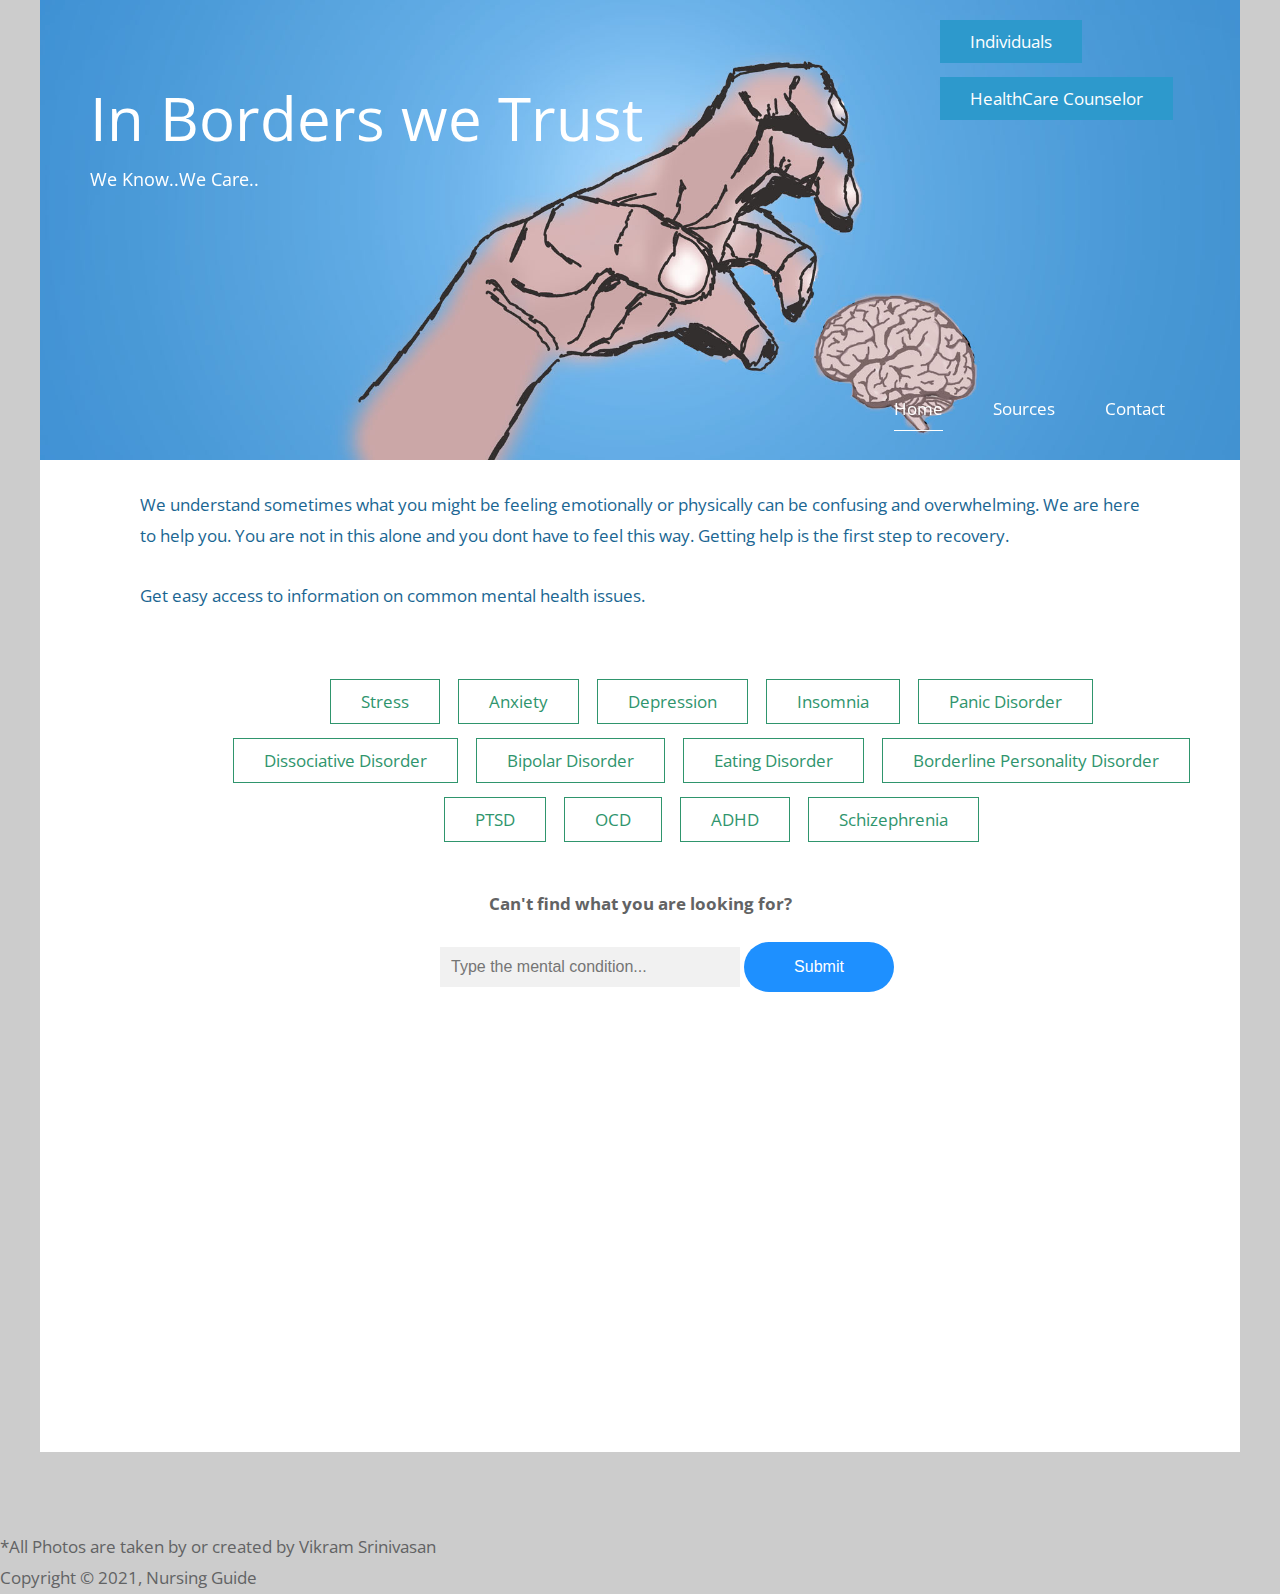
==== index.html @ 8e0d7a04 "u suck" ====
<!DOCTYPE html>
<html>

<head>
    <meta charset="UTF-8">
    <meta name="viewport" content="width=device-width, initial-scale=1.0">
    <meta http-equiv="X-UA-Compatible" content="ie=edge">
    <title>EGHCC
    </title>
    <link href="https://fonts.googleapis.com/css?family=Open+Sans:400" rel="stylesheet">
    <link href="css/style.css" rel="stylesheet">
</head>
<!--

Nursing Guide

-->

<body>
    <div class="container">
        <div class="placeholder">
            <div class="parallax-window" data-parallax="scroll" data-image-src="img/Blue.jpg">
                <div class="tm-header">
                    <ul>
                        <li class="tm-visitor-item">
                            <a  class="tm-visitor-link active">Individuals</a>
                        </li>
                        <br>
                        <li class="tm-visitor-item">
                            <a href="HealthCare.html" class="tm-visitor-link active">HealthCare Counselor</a>
                        </li>
                    </ul>
                    <div class="row tm-header-inner">
                        <div class="col-md-6 col-12">
                            <div class="tm-site-text-box">
                                <h1 class="tm-site-title">In Borders we Trust</h1>
                                <h6 class="tm-site-description">We Know..We Care..</h6>
                            </div>
                        </div>
                        <nav class="col-md-6 col-12 tm-nav">
                            <ul class="tm-nav-ul">
                                <li class="tm-nav-li">
                                    <a href="index.html" class="tm-nav-link active">Home</a>
                                </li>
                                <li class="tm-nav-li">
                                    <a href="sources.html" class="tm-nav-link">Sources</a>
                                </li>
                                <li class="tm-nav-li">
                                    <a href="contact.html" class="tm-nav-link">Contact</a>
                                </li>
                            </ul>
                        </nav>
                    </div>
                </div>
            </div>
        </div>
        <main>
            <header class="row tm-welcome-section">
                <p class="tm-mb-30" style="color: #1A6692;">We understand sometimes what you might be feeling
                    emotionally or physically can be confusing and overwhelming. We are here to help you. You are not in
                    this alone and you dont have to feel this way. Getting help is the first step to recovery.</p>
                <p class="tm-mb-30" style="color: #1A6692;">Get easy access to information on common mental health
                    issues.</p>
            </header>
            <div class="tm-paging-links">
                <nav>
                    <ul>
                        <li class="tm-paging-item-new">
                            <a class="tm-paging-link">Stress</a>
                        </li>
                        <li class="tm-paging-item">
                            <a  class="tm-paging-link">Anxiety</a>
                        </li>
                        <li class="tm-paging-item">
                            <a  class="tm-paging-link">Depression</a>
                        </li>
                        <li class="tm-paging-item">
                            <a  class="tm-paging-link">Insomnia</a>
                        </li>
                        <li class="tm-paging-item">
                            <a  class="tm-paging-link">Panic Disorder</a>
                        </li>
                        <br>
                        <li class="tm-paging-item-new">
                            <a  class="tm-paging-link">Dissociative Disorder</a>
                        </li>
                        <li class="tm-paging-item">
                            <a  class="tm-paging-link">Bipolar Disorder</a>
                        </li>
                        <li class="tm-paging-item">
                            <a  class="tm-paging-link">Eating Disorder</a>
                        </li>
                        <li class="tm-paging-item">
                            <a  class="tm-paging-link">Borderline Personality Disorder</a>
                        </li>
                        <br>
                        <li class="tm-paging-item-new">
                            <a  class="tm-paging-link">PTSD</a>
                        </li>
                        <li class="tm-paging-item">
                            <a  class="tm-paging-link">OCD</a>
                        </li>
                        <li class="tm-paging-item">
                            <a  class="tm-paging-link">ADHD</a>
                        </li>
                        <li class="tm-paging-item">
                            <a  class="tm-paging-link">Schizephrenia</a>
                        </li>
                    </ul>
                </nav>
            </div>
            <!-- original <form autocomplete="off" action="/action_page.php"> -->
            <form autocomplete="off"></form>
            <p class="col-12 text-center">
                <b>Can't find what you are looking for?</b>
            </p>
            <br>
            <div class="autocomplete" style="width:300px;margin-left:400px">
                <input id="myInput" type="text" name="myCountry" placeholder="Type the mental condition...">
            </div>
            <input class="search-btn" type="submit">
            </form>
            <br>
            <br>
            <br>
            <!-- Gallery -->
            <div class="row tm-gallery">
                <div id="tm-gallery-page-stress" class="tm-gallery-page">
                    <!--<article class="col-lg-3 col-md-4 col-sm-6 col-12 tm-gallery-item">-->
                    <figure>
                        <div class="tm-section tm-container-inner">
                            <div class="row">
                                <div class="col-md-6">
                                    <figure class="tm-description-figure">
                                        <img style="margin-top:60px;" class="img-fluid">
                                    </figure>
                                </div>
                                <div class="col-md-6">
                                    <div class="tm-description-box">
                                        <h4 class="tm-gallery-title"></h4>
                                        <p class="tm-mb-45" id="overview"></p>
                                        <a href="https://en.wikipedia.org/wiki/Stress_(biology)"
                                            class="tm-btn tm-btn-default tm-right" id="read-more">Read More</a>
                                    </div>
                                </div>
                            </div>
                        </div>
                        <figcaption>
                            <br>
                            <h4 class="tm-gallery-title">What are the Symptoms</h4>
                            <p class="tm-mb-45" id="symptoms">
                                <ul>
                                </ul>
                            </p>
                            </p>
                            <br>
                            <h4 class="tm-gallery-title">What can you do</h4>
                            <p class="tm-mb-45" id="what-to-do"></p>
                            </p>
                            <br>
                            <h4 class="tm-gallery-title">Additional Resources</h4>
                            <p class="tm-mb-45" id="resources"></p>
                            </p>
                        </figcaption>
                    </figure>
                    <!--</article>-->
                </div>
            </div>
        </main>
    </div>
    <script src="js/jquery.min.js"></script>
    <script src="js/parallax.min.js"></script>
    <script>
        $(".tm-gallery").css("opacity","0");
        function populateText(name) {
            $(".tm-gallery").css("opacity","1");

            $(".tm-gallery-title").first().text("What is " + name);
            $("#overview").text(nurseInfo[name].overview);
            $("#read-more").attr("href", nurseInfo[name].readMoreLink);
            $(".img-fluid").attr("src",nurseInfo[name].imgFluid);

            $("#symptoms").empty();
            nurseInfo[name].symptoms.forEach(function(symptom) {
                $("#symptoms").append("<li>" + symptom + "</li>");
            });
            $("#what-to-do").text(nurseInfo[name].whatToDo);
            $("#resources").text(nurseInfo[name].resources);
        }
        $(document).ready(function () {
            // Handle click on paging links
            $('.tm-paging-link').click(function (e) {
                $('.tm-paging-link').removeClass('active');
                $(this).addClass("active");
                populateText($(this).text());
            });
             // Handle click on search
             $('.search-btn').click(function (e) {
                $('.search-btn').removeClass('active');
                $(this).addClass("active");
                populateText($("#myInput").val());
            });
        });
        nurseInfo = {
            Stress: {
                overview: "Stress is a condition when our body responds to excessive pressure caused by any unexpected change that the human mind finds difficult to cope with. Stress is quite common and is experienced by almost everyone to varying degrees. Stress triggers our fight-or-flight response which releases adrenaline and cortisol. This is why when you are stressed out you may have an increased heart rate or loss in appetite due to slow digestion. After a while your fight-or-flight cools down, but in chronic stress you might not able to relax which can cause constant stress that can be damaging for your body. Chronic stress is only one of the many types of stress. There is Acute stress, which is short-term day-to-day stress. Episodic acute stress is another type of stress which can keep on occurring throughout your life causing ongoing distress. Eustress is a positive stress which gives you rushes of adrenaline boosting energy for physical activities like basketball.",
                symptoms: ["Clammy or sweaty palms","Body aches","Exhaustion","Headaches","Weak immune system","Digestive problems","High blood pressure","Diarrhea","Mood changes","Trembling","Muscle Tensions","Sickness"],
                whatToDo: "There are many things you can do when you are feeling stressed. Activities like exercising, meditating, writing, reading, watching TV, and just talking to someone are simple activities that can greatly decrease stress. But sometimes the biggest solution is getting rid of the source of stress and just walking away from stressful situations.",
                resources: "There are many people who can help with stress. Close friends and family members can help much more than you think. If you are looking for professional help, call your nearest hospital. There are many places like the Washington Hospital Healthcare System, or other medical facilities that provide psychiatric services for those in need.",
                readMoreLink:"https://www.verywellmind.com/stress-and-health-3145086",
                imgFluid: "img/stress1.jpg",
            },
            Anxiety: {
                overview: "Anxiety is a medical condition when our body responds to stress. We feel anxious and start fearing about what may happen in the near future. Stress is typically followed by anxiety, but if you have constant anxiety for a long period of time, you may have an anxiety disorder. Short term anxiety is pretty common when dealing with daily activities such as taking tests or worrying about who's going to win the superbowl. Sometimes anxiety can prevent you from doing routine things like taking the staircase or crossing the road. It will keep on building up and keep getting worse. There are many types of Anxiety disorders. Phobia is a specific fear of something like water or spiders. Social anxiety makes us feel like we are being judged by everybody. Obsessive-compulsive disorder leads to irrational thoughts and repeated behavior. Separation anxiety disorder is the fear of leaving loved ones and places. Illness anxiety disorder is the fear of your health declining.",
                symptoms: ["Increased heart rate","Rapid breathing","Restlessness","Trouble concentrating","EXTREME CASES:","Dizziness","Shortness in breath","Dry mouth","Sweating","Distress","Numbness"],
                whatToDo: "First thing you want to do is to talk to your doctor or psychologist. If you are told to take medication then antidepressants and sedatives work to prevent episodes of anxiety. If you don't want to use medication than you can use physiotherapy to cope with anxiety.",
                resources: "If you are suffering from excessive anxiety, you can call an Anxiety Hotline. Calling places like the National Alliance on Mental Illness (1-800-950-NAMI (6264)) will help you with all your questions and needs. ",
                readMoreLink:"https://www.healthline.com/health/anxiety#treatment",
                imgFluid: "img/Anxiety.jpg",
            },
            Depression: {
                overview: "Depression is a very common yet serious mental illness which makes you think negatively of the world and yourself. This can result in you being uninterested in activities and games that you once enjoyed. It halts your functions to be productive. Grief and sadness are different from depression. For example, people can feel sad when someone close to them dies or they do badly in an exam. Depression is when you start to feel worthless, and you feel very intense sadness for long stretches of time. Depressive episodes can start in your childhood, adolescence, or your adulthood. Persistent depressive disorder is a type of depressive disorder which revolves around your work, school, or relationships. This can sometimes have greater effects than major depressive disorder. If you notice someone who is depressed, advise them to seek professional help.",
                symptoms: ["Sadness","Loss in intrest and enjoyment","Change in appetite","Weight loss","Increased or decreased sleep","Easily fatigued","Slowed movement or speech","Feeling worthless","Feeling guilty","Trouble with concentrating and making decisions","Thoughts on suicide"],
                whatToDo: "Luckily depression is one of the most treatable disorders. The first thing you should do is go through a diagnostic evaluation with a health professional. You want to make sure that depression is no occuring due to medical conditions. If the doctor allows you to take medication, antidepressants are able to modify your brain chemistry which could be the cause of your depression. Antidepressants may take a while to produce its full benefits. Another solution is Psychotherapy, like Cognitive behavioral therapy (CBT). It allows for the person the recognize these negative thoughts and respond to them in a positive manner.",
                resources: "If you are feeling depressed and have thoughts on sucide then reaching out to a professional or someone you can trust to talk about it can help. If you want to keep it private, you can talk to the National Suicude Prevention Lifeline (1-800-273-8255). They will keep you call private, and you don't need to give them information that you don't want to tell.",
                readMoreLink:"https://www.psychiatry.org/patients-families/depression/what-is-depression",
                imgFluid: "img/depression.jpg",
            },
            Insomnia: {
                overview: "Insomnia is a sleeping disorder which causes disruption in sleeping habits and often results from other mental conditions like stress, depression or anxiety. If you have insomnia, you may not be able to sleep or stay asleep. Insomnia can last for a single night or many months. There are two types of insomnia. Primary insomnia is when it is not linked to other health conditions. Secondary insomnia can be linked to health conditions like asthma, depression, cancer, or arthritis. Secondary insomnia may also be caused by caffeine, tobacco, or alcohol. ",
                symptoms: ["Sleepiness during the day","Grumpiness","Trouble concentrating and remembering","Fatigue"],
                whatToDo: "If you have insomnia for only 1 or 2 days it may not require treatment. However, if it is chronic and lasts for a longer duration, your doctor may recommend prescribed sleeping pills. You can also do behavioral therapy which can help promote sleep.",
                resources: "You can meet up with a doctor for a physical exam. They may ask you to make a sleep journal and track your sleeping patterns. Then you may be permitted to have special tests at a sleep center nearby." ,               
                readMoreLink:"https://www.webmd.com/sleep-disorders/insomnia-symptoms-and-causes",
                imgFluid: "img/insomnia.jpg",
            },
            "Panic Disorder": {
                overview: "Panic disorder usually results from excessive anxiety. If you have panic attacks, you start to have severe feelings of terror and shock even if there is no apparent threat to you. It may seem like you are losing control of your mind, and this can lead to physical symptoms. What makes panic attacks so scary is the fact that these can happen anywhere and at any time. There is no warning, and you may start to develop the fear of having another panic attack. This fear becomes so immense that it takes over the person's life. You may start to have signs of panic disorder when you are a young adult. Panic attacks are not dangerous physically but are very uncomfortable and can scar you mentally. They are very hard to manage by yourself, and symptoms could get worse if not properly treated.",                
                symptoms: ["Fast heartbeat","Chest or stomach pain","Difficulty in breathing","Weakness","Dizziness","Sweating","Feeling very hot or cold","Numbness"],                
                whatToDo: "If you are experiencing panic attacks then get treatment right away from a professional. Make sure you listen to what they say and stick to that routine because many people have different prevention treatments. Another great thing you can do is exercising which helps in strengthening your body and mind.",                
                resources: "If you are experiencing panic attacks then you may want to call 911 before you hurt yourself or even another person.",                
                readMoreLink:"https://medlineplus.gov/panicdisorder.html#:~:text=Panic%20disorder%20is%20a%20type,Fast%20heartbeat",
                imgFluid: "img/panic.jpg",
            },
            "Dissociative Disorder": {
                overview: "Dissociative disorder involves problems with one’s identity. You may experience trouble with your memory, identity, emotion, and behavior. This can really mess with your mental functioning. Dissociative disorders usually occur due to past traumatic experiences. On a smaller level dissociation happens when you have a disconnection between memories and feelings and what they really are. This may occur when you are daydreaming or lost in thoughts. Dissociative disorder is similar but on a much larger scale.", 
                symptoms: ["Experiencing detachment","Feeling as if you are outside your body","Memory loss","Amnesia","Thoughts on sucide"],
                whatToDo: "Treatment for Dissociative disorders include psychotherapy. You can learn to gain control over the symptoms by integrating the different elements of identity. It can be difficult because you have to try to remember the past traumatic experience that may have caused the disorder. There are no medications that one can take inorder to treat this disorder. ",
                resources: "In order to get help you need to reach out to your local psychotherapist. You can also call National Alliance on Mental Illness (1-800-950-NAMI (6264) or any other special centers that deal with Dissociative disorder",
                readMoreLink:"https://www.psychiatry.org/patients-families/dissociative-disorders/what-are-dissociative-disorders#:~:text=Dissociative%20disorders%20involve%20problems%20with,every%20area%20of%20mental%20functioning.",
                imgFluid: "img/DD.png",
            },
            "Bipolar Disorder": {
                overview: "Bipolar disorder causes major mood swings that can vary from hypomania, high emotions, to depression, low emotions. You may be feeling worthless and hopeless and then all of a sudden you are full of energy and life. These sudden mood changes may affect your sleep, eating, and activity schedule and  impact your ability to think clearly. These mood swings don't occur that often, but bipolar disorder is a lifelong condition. There are different types of bipolar disorders. Bipolar I disorder is when you may have a manic episode followed by a depressive episode. Bipolar II disorder is when you have had major depressive episodes and at least one hypomanic episode, but you have never encountered a manic episode. Cyclothymic disorder is when you have had many periods of hypomanic and depressive symptoms.", 
                symptoms: ["Feeling very happy","Less need for sleep","Talking very fast","Feeling very restless","Being easily distracted","Overconfidence","Risky behavior","Soon after you start to feel sad","Withdraw from family and friends","Losing interest in fun activities","Change in appetite","Lack in energy","Trouble concentrating","Thoughts on sucide"],
                whatToDo: "Since bipolar disorder is a lifelong condition treatment helps manage your sudden change in mood. You often need to take your prescribed medications lifelong. Sometimes you might require visiting your doctor for counselling. A last resort may be hospitalization if you are behaving dangerously.",
                resources: "Look at your local hospital website and check if they have a mental health or bipolar hotline. If you start to act dangerously or notice someone else is, you should call 911 right away.",
                readMoreLink:"https://www.mayoclinic.org/diseases-conditions/bipolar-disorder/symptoms-causes/syc-20355955",
                imgFluid: "img/mood.png",
            },
            "Eating Disorder": {
                overview: "Eating disorder is when you experience a disturbance in eating behaviors. This causes distress in thoughts and emotions and can affect you physically, socially, and mentaly. There are many types of eating disorders. Anorexia is when you obsess about weight. Bulimia nervosa is when you binge on food and then avoid weight gain. Binge eating is when you eat all sorts of food in a period of time. Avoidant restrictive food intake disorder is when you have a restriction in food intake, but it is unrelated to body image or weight loss. Eating disorders usually occur when you also have anxiety and mood disorders. Genetics can also play a role in increased risk of having an eating disorder. ",
                symptoms: ["Increase and decreases in weight","Stomach cramps","Menstrual irregularities (Female)","Trouble concentrating","Dizziness","Fainting","SLeep problems","Dry skin and hair","Swelling around glands","Decrease in immune system","Extreme mood swings","dieting","Refusal to eat certain foods","Major weight concern","Being uncomfortable around others"],
                whatToDo: "There are many things you can do to treat eating disorders. Fist you can meet up with a medical doctor, who can help treat any physical or nutritional needs. They can teach you about healthy eating habits and recommend an eating routine for you. You can also get medical treatment from the hospital. You can also get nutritional counseling and therapy.",
                resources: "If you want help with your eating disorder you may call the National Eating Disorders Association Helpline: 1-800-931-2237",
                readMoreLink:"https://www.psychiatry.org/patients-families/eating-disorders/what-are-eating-disorders",
                imgFluid: "img/Eating.jpg",
            },
            "Borderline Personality Disorder": {
                overview: "Borderline personality disorder (BPD) is a mental health condition that impacts how you perceive or feel about yourself or others. It can lead to unstable emotions, issues with self-esteem, and impact personal relationships. Persistent symptoms can impact day to day functioning with fear of abandonment and stress-related paranoia.",
                symptoms: ["Intense fear of abandonment","Mood swings","Change in self-image","Anxiety","Intense anger","Feeling of isolation"],
                whatToDo: "If you are facing the symptoms for this disorder, see a medical provider. For prolonged symptoms, get contact for a therapist from your doctor or contacts. Support from friends and family can greatly help alleviate stress in people suffering from this condition.",
                resources: "If you are experiencing severe trauma or having suicidal thoughts, dial 911 or go to the nearest emergency room. You can contact the National Suicide Prevention Lifeline: 1-800-273-8255",
                readMoreLink:"https://www.mayoclinic.org/diseases-conditions/borderline-personality-disorder/symptoms-causes/syc-20370237",
                imgFluid: "img/BPD.jpg",
            },
            "PTSD": {
                overview: "Post-Traumatic Stress Disorder (PTSD) is a condition that can happen when experiencing a very stressful or traumatic event like war, sexual misconduct, environmental disaster or death of a loved one. Such events can have a long-lasting impact on the mind of the person who has witnessed such an event and can impact their day to day lives. It can cause a feeling of loneliness, depression, anger, sadness and isolation. This mental disorder can happen to people of all ages. Support from friends and family can greatly help alleviate stress in people suffering from this condition. In most cases, with proper support system, the symptoms decrease over time.",
                symptoms: ["Stress","Anxiety","Depression","Trauma","sleeping problems","Grief"],
                whatToDo: "If you are facing the symptoms for this disorder, see a medical provider. For prolonged symptoms, get contact for a therapist from your doctor or contacts. Support from friends and family can greatly help alleviate stress in people suffering from this condition.",
                resources: "If you are experiencing severe trauma or having suicidal thoughts, dial 911 or go to the nearest emergency room. You can contact the National Suicide Prevention Lifeline: 1-800-273-8255.",
                readMoreLink:"https://www.ptsd.va.gov/",
                imgFluid: "img/PTSD.jpg",
            },
            OCD: {
                overview: "Obsessive compulsive disorder (OCD) is a mental health disorder that triggers obsessions followed by compulsions. Obsessions are thoughts or images that are outside of a person’s control, often leading to lot of distress and anxiety. With such strong obsessive thoughts, the person feels greatly compelled to do things in a certain way. Compulsions are the counter thoughts to negate the obsessions and forces the person to get rid of the obsession. Due to the cyclic nature of these symptoms, the person is caught in a very stressful situation of action and counter action that can greatly impact day to day functions and lifestyle.",
                symptoms: ["Fear of contamination","Doubting nature","Obsessing over orderly placement of things","Aggressive thoughts"],
                whatToDo: "One of the best forms of treatment is Cognitive Behavior Therapy or CBT. A special type of CBT is exposure and response prevention (ERP) which has been found to be highly effective. You may also be told to use the prescribed medication",
                resources: "You will want to meet up with your physician or a psychiatrist, who would ideally work together with your therapist to develop a treatment plan.",
                readMoreLink:"https://iocdf.org/about-ocd/",
                imgFluid: "img/OCD.jpg",
            },
            ADHD: {
                overview: "Attention deficit hyperactivity disorder (ADHD) is a mental health condition that leads to hyperactive behavior. People with this condition suffer from short term attention span and are unable to focus on the same thing for long. There are three most common types of ADHD. There are inattentive, predominantly hyperactive-impulsive, and a combination of both. The inattentive type is common in young kids and often goes undetected since it includes symptoms such as inattentiveness and lack of focus, which are pretty common in young kids. Predominantly hyperactive-impulsive type includes symptoms such as increased level of activity and impatience. The combination of both is most common type of ADHD and includes symptoms such as inattentiveness and hyperactive behavior",
                symptoms: ["Hyperactive behavior","Decreased level of attentiveness","Lack of focus","Impatience","Depression"],
                whatToDo: "If you are experiencing some early symptoms, talk to some close friend or family about your concerns. If you know someone who might be experiencing these symptoms, discuss it with them or talk to their close friend or family member. Encourage the person to seek professional medical help. Treatment typically includes behavioral therapies, medication, or both. Seeking therapy can help a lot to manage the condition better.",
                resources: "Any psychologist, psychiatrist, or neurologist are able to diagnose ADHD. If you do have ADHD then you need to talk with local doctor because there are no known cures. ",
                readMoreLink:"https://www.healthline.com/health/adhd#causes",
                imgFluid: "img/ADHD.jpg",
            },
            Schizephrenia: {
                overview: "Schizophrenia is a medical condition that disrupts a a person's ability to think, perceive and behave clearly. It causes change in perception of reality, often leading to confusion, inappropriate behavior and delusion. It can be a result of various factors such as environmental, genetics and chemical composition of the brain. It can also lead to withdrawal from daily activities, hallucinations and lack of memory retention. This condition requires long term care. Early detection and treatment are key to keeping the condition under control",
                symptoms: ["Cognitive issues","Confused thinking","Delusions","Disorganized speech","Erratic behavior","Depression","Loss of interest in daily activities","Withdrawal from social life"],
                whatToDo: "If you are experiencing some early symptoms, talk to some close friend or family about your concerns. Typically, patients of schizophrenia are not aware of the condition they have. If you know someone who might be experiencing these symptoms, discuss it with them or talk to their close friend or family member. Encourage the person to seek professional medical help. Early detection and treatment are key to keeping the condition under control.",
                resources: "Usually Patients with this medical condition often experience depression and suicidal thoughts. If this is the case then reaching out to a professional or someone you can trust to talk about it can help. If you want to keep it private, you can talk to the National Suicude Prevention Lifeline (1-800-273-8255). They will keep you call private and you don't need to tell them info that you don't want to tell",
                readMoreLink:"https://www.mayoclinic.org/diseases-conditions/schizophrenia/symptoms-causes/syc-20354443",
                imgFluid: "img/sch.jpg",
            },
            "English Class": {
                overview: "A great class where you get to study all sorts of literature",
                symptoms: ["Happiness","Noticable smarter","You may be able to understand hidden themes in stories","You might notice that you actually work in groups and do activities"],
                whatToDo: "Pay attention and do your work, but you should also have fun while doing it.",
                resources: "Mission San Jose's English 10 class taught by Miss Goodwin is a  great resource",
                readMoreLink:"https://mission-fusd-ca.schoolloop.com/",
                imgFluid: "img/english.JPG",
            },
        }
    </script>
    <!--Autocomplete ww3 -->
    <script>
        function autocomplete(inp, arr) {
            /*the autocomplete function takes two arguments,
            the text field element and an array of possible autocompleted values:*/
            var currentFocus;
            /*execute a function when someone writes in the text field:*/
            inp.addEventListener("input", function (e) {
                var a, b, i, val = this.value;
                /*close any already open lists of autocompleted values*/
                closeAllLists();
                if (!val) { return false; }
                currentFocus = -1;
                /*create a DIV element that will contain the items (values):*/
                a = document.createElement("DIV");
                a.setAttribute("id", this.id + "autocomplete-list");
                a.setAttribute("class", "autocomplete-items");
                /*append the DIV element as a child of the autocomplete container:*/
                this.parentNode.appendChild(a);
                /*for each item in the array...*/
                for (i = 0; i < arr.length; i++) {
                    /*check if the item starts with the same letters as the text field value:*/
                    if (arr[i].substr(0, val.length).toUpperCase() == val.toUpperCase()) {
                        /*create a DIV element for each matching element:*/
                        b = document.createElement("DIV");
                        /*make the matching letters bold:*/
                        b.innerHTML = "<strong>" + arr[i].substr(0, val.length) + "</strong>";
                        b.innerHTML += arr[i].substr(val.length);
                        /*insert a input field that will hold the current array item's value:*/
                        b.innerHTML += "<input type='hidden' value='" + arr[i] + "'>";
                        /*execute a function when someone clicks on the item value (DIV element):*/
                        b.addEventListener("click", function (e) {
                            /*insert the value for the autocomplete text field:*/
                            inp.value = this.getElementsByTagName("input")[0].value;
                            /*close the list of autocompleted values,
                            (or any other open lists of autocompleted values:*/
                            closeAllLists();
                        });
                        a.appendChild(b);
                    }
                }
            });
            /*execute a function presses a key on the keyboard:*/
            inp.addEventListener("keydown", function (e) {
                var x = document.getElementById(this.id + "autocomplete-list");
                if (x) x = x.getElementsByTagName("div");
                if (e.keyCode == 40) {
                    /*If the arrow DOWN key is pressed,
                    increase the currentFocus variable:*/
                    currentFocus++;
                    /*and and make the current item more visible:*/
                    addActive(x);
                } else if (e.keyCode == 38) { //up
                    /*If the arrow UP key is pressed,
                    decrease the currentFocus variable:*/
                    currentFocus--;
                    /*and and make the current item more visible:*/
                    addActive(x);
                } else if (e.keyCode == 13) {
                    /*If the ENTER key is pressed, prevent the form from being submitted,*/
                    e.preventDefault();
                    if (currentFocus > -1) {
                        /*and simulate a click on the "active" item:*/
                        if (x) x[currentFocus].click();
                    }
                }
            });
            function addActive(x) {
                /*a function to classify an item as "active":*/
                if (!x) return false;
                /*start by removing the "active" class on all items:*/
                removeActive(x);
                if (currentFocus >= x.length) currentFocus = 0;
                if (currentFocus < 0) currentFocus = (x.length - 1);
                /*add class "autocomplete-active":*/
                x[currentFocus].classList.add("autocomplete-active");
            }
            function removeActive(x) {
                /*a function to remove the "active" class from all autocomplete items:*/
                for (var i = 0; i < x.length; i++) {
                    x[i].classList.remove("autocomplete-active");
                }
            }
            function closeAllLists(elmnt) {
                /*close all autocomplete lists in the document,
                except the one passed as an argument:*/
                var x = document.getElementsByClassName("autocomplete-items");
                for (var i = 0; i < x.length; i++) {
                    if (elmnt != x[i] && elmnt != inp) {
                        x[i].parentNode.removeChild(x[i]);
                    }
                }
            }
            /*execute a function when someone clicks in the document:*/
            document.addEventListener("click", function (e) {
                closeAllLists(e.target);
            });
        }

        /*An array containing all the country names in the world:*/
        const extras = ["English Class"];
        var countries = $(".tm-paging-link").map(function() {
                            return $(this).text()
                        }).toArray().concat(extras);
        /*initiate the autocomplete function on the "myInput" element, and pass along the countries array as possible autocomplete values:*/
        autocomplete(document.getElementById("myInput"), countries);
    </script>

    <footer id="main-footer">
        <p>*All Photos are taken by or created by Vikram Srinivasan</p>
        <p>Copyright &copy; 2021, Nursing Guide</p>
    </footer>
</body>


</html>
---- css/style.css ----
h1{
  width: 100%;
  height: 100px;
  font-size: 300px;
}
ul, nav, body, h2, h4, h6, p, figure {
  margin: 0;
  padding: 0;
}

a, button { transition: all 0.3s ease; }

/* Bootstrap grid system  */

html {
  box-sizing: border-box;
  -ms-overflow-style: scrollbar;
}

*,
*::before,
*::after {
  box-sizing: inherit;
}

.container {
  width: 100%;
  max-width: 1200px; 
  margin-right: auto;
  margin-left: auto;
  background: #556E5B; 
}

.tm-container-inner,
.tm-container-inner-2 {
  padding-left: 30px;
  padding-right: 30px;
  background: transparent 
}

.row {
  display: -ms-flexbox;
  display: flex;
  -ms-flex-wrap: wrap;
  flex-wrap: wrap;
  margin-left: -15px;
  margin-right: -15px;
}

.col-lg-3,
.col-lg-4,
.col-lg-6,
.col-md-4,
.col-md-6,
.col-sm-6, 
.col-12 {
  position: relative;
  width: 100%;
  padding-right: 15px;
  padding-left: 15px;
}

.col-12 {
  -ms-flex: 0 0 100%;
  flex: 0 0 100%;
  max-width: 100%;
}

@media (min-width: 576px) {
  .col-sm-6 {
    -ms-flex: 0 0 50%;
    flex: 0 0 50%;
    max-width: 50%;
  }
}

@media (min-width: 768px) {
  .col-md-4 {
    -ms-flex: 0 0 33.333333%;
    flex: 0 0 33.333333%;
    max-width: 33.333333%;
  }
  
  .col-md-6 {
    -ms-flex: 0 0 50%;
    flex: 0 0 50%;
    max-width: 50%;
  }
}

@media (min-width: 992px) {
  .col-lg-3 {
    -ms-flex: 0 0 25%;
    flex: 0 0 25%;
    max-width: 25%;
  }
  
  .col-lg-4 {
    -ms-flex: 0 0 33.333333%;
    flex: 0 0 33.333333%;
    max-width: 33.333333%;
  }
  
  .col-lg-6 {
    -ms-flex: 0 0 50%;
    flex: 0 0 50%;
    max-width: 50%;
  }
}

/*
  primary: #2D99CC
  success: #319966
  danger: #993332
*/

.tm-btn {
  display: inline-block;
  font-size: 1rem;
  width: auto;
  padding: 10px 30px;
  text-decoration: none;
  cursor: pointer;
  border: 0;
}

.tm-btn-default {
  border: 1px solid #ccc;
  background-color: transparent;
  color: #626364;
}

.tm-btn-default:hover,
.tm-btn-default:focus {
  color: white;
  background-color: #98999A;
}

.tm-btn-primary {
  background-color: #2D99CC;
  color: white;
}

.tm-btn-primary:hover,
.tm-btn-primary:focus {
  background-color: #1b6f96;
}

.tm-btn-success {
  background-color: #319966;
  color: white;
}

.tm-btn-success:hover,
.tm-btn-success:focus {
  background-color: #1d6e46;
}

.tm-btn-danger {
  background-color: #993332;
  color: white;
}

.tm-btn-danger:hover,
.tm-btn-danger:focus {
  background-color: #752423;
}

.tm-mb-45 {
  margin-bottom: 45px;
}

.tm-mb-30 {    
  margin-bottom: 30px;
  margin-left: 100px;
  margin-right: 90px;

}
.img-fluid {
  float: left;
}
.tm-mb-p {
    margin-bottom: 20px;
}

.tm-text-success {
  color: #319966;
}

.text-center {
  text-align: center;
}

.hidden {
  display: none !important;
}

.img-fluid {
  max-width: 100%;
  height: auto;
}

body {
  font-family: 'Open Sans', Arial, sans-serif;
  font-size: 17px;
  background-color: #ccc;
  overflow-x: hidden;
}

.container {
  background-color: white;
}

p, address {
  color: #626364;
  line-height: 1.8;
}

/* Set width and height in JS */
.placeholder {
  width: 100%;
  min-height: 460px;
  background-color: #556E5B;
}

.placeholder-2 {
  width: 100%;
  min-height: 220px;
  background-color: #CFBEA5;
  position: relative;
  z-index: 998;
}

.parallax-window {
  min-height: 460px;
  background: transparent;
  position: relative;
}

.parallax-window-2 {
  min-height: 220px;
  width: 100%;
  margin-left: auto;
  margin-right: auto;
  background: transparent;
  position: relative;
}

.parallax-mirror {
  z-index: 999 !important;
}

.tm-header {
  position: absolute;
  bottom: 0;
  left: 0;
  width: 100%;
  color: white;
  z-index: 1000;
}

.tm-header-inner {
  padding: 40px 50px;
}

@media (max-width: 991px) {
  .tm-header-inner {
    padding: 30px 15px;
  }
}

.tm-site-logo {
  display: inline-block;
  margin-right: 5px;
}

.tm-site-text-box {
  display: inline-block;
}
.tm-site-title {
  top: -330px;
  position:absolute;
  font-size: 60px;
  font-weight: 400;
  margin-bottom: 5px;
}

.tm-site-description {
  font-size: 1.1rem;
  font-weight: 400;
  top: -200px;
  position: relative;
}

.tm-nav {
  text-align: right;
  margin-top: 30px;
}

.tm-nav-ul {
  display: flex;
  justify-content: flex-end;
}

.tm-nav-li {
  list-style: none;
  display: block;
  margin-bottom: 0;
  padding-right: 25px;
  padding-left: 25px;
}

@media (max-width: 991px) {
  .tm-nav-li {
    padding-right: 15px;
    padding-left: 15px;
  }
}

.tm-nav-link {
  color: white;
  text-decoration: none;
  padding-bottom: 10px;
}

.tm-nav-link.active,
.tm-nav-link:hover {
  border-bottom: 1px solid white;
}

.tm-welcome-section {
 margin: 30px auto; 
  max-width: 1200px;
}

.tm-section-title {
  font-size: 2rem;
  font-weight: 400;
  margin-bottom: 30px;
}

.tm-gallery {
  margin-bottom: 80px;
}

.tm-gallery-page {
  max-width: 280px;
  margin-left: auto;
  margin-right: auto;
  display: -ms-flexbox;
  display: flex;
  -ms-flex-wrap: wrap;
  flex-wrap: wrap;
}

.tm-gallery-description {
  font-size: 0.95rem;
}

.tm-section,
.tm-container-inner,
.tm-container-inner-2 {
  margin-left: auto;
  margin-right: auto;
}

/* Small devices (landscape phones, 576px and up) */
@media (min-width: 576px) {
  .tm-gallery-page {
    max-width: 560px;
  }
}

/* Medium devices (tablets, 768px and up) */
@media (min-width: 768px) {
  .tm-gallery-page,
  .tm-section,
  .tm-container-inner,
  .tm-container-inner-2 {
    max-width: 840px;
  }
}

/* Large devices (desktops, 992px and up) */
@media (min-width: 992px) {
  .tm-gallery-page,
  .tm-section {
    max-width: 1120px;
  }
  
  .tm-container-inner {
    max-width: 1120px;
  }
  
  .tm-container-inner-2 {
    max-width: 900px;
  }
}

.tm-gallery-item {
  max-width: 280px;
}

.tm-gallery-img {
  margin-bottom: 20px;
}

.tm-gallery-title {
  font-size: 1.3rem;
  font-weight: 400;
  color: #1A6692;
  margin-bottom: 15px;
}

.tm-welcome-title {   
  font-size: 1rem;
  font-weight: 400;
  color: #1A6692;
  margin-bottom: 15px;
}

.tm-gallery-description {
  margin-bottom: 20px;
}

.tm-gallery-price {
  font-size: 1.25rem;
  color: #2F956D;
  margin-bottom: 60px;
}

.tm-paging-links {
  text-align: center;
  margin-bottom: 40px;
}

.tm-paging-item {
  list-style: none;
  display: inline-block;
  border: 1px solid #2F956D;
  margin: 7px;
}

.tm-paging-item-new {  
  list-style: none;
  display: inline-block;
  border: 1px solid #2F956D;
  margin: 7px;
  margin-left:150px;
}


.tm-paging-link {
  padding: 10px 30px;
  display: flex;
  align-items: center;
  justify-content: center;
  text-decoration: none;
  color: #2F956D;
  background-color: transparent;
}
 

.tm-paging-link.active,
.tm-paging-link:hover {
  background-color: #2F956D;
  color: white;
}

.tm-description-figure {
  text-align: center;  
}

.tm-description-box {
  margin-left: auto;
  margin-right: auto;
}



.tm-description-box {
  padding-left: 0;
  padding-right: 0;
  display: flex;
  flex-direction: column;
  margin-top: 30px;
  max-width: 530px;
}

@media (min-width: 768px) {
  .tm-description-box {
    padding-left: 5px;
    padding-right: 40px;
    margin-top: 0;
  }
}

.tm-right {
  align-self: flex-end;
}

.tm-footer {
  padding: 25px 15px;
  margin-top: 40px;
}

.tm-footer a {
  color: #626364;
  text-decoration: none;
}

.tm-footer a:hover {
  color: #1A6692;
}

/* sources */
.tm-persons {
  margin-bottom: 20px;
}

.tm-person {
  display: flex;
  flex-direction: column;
  align-items: center;
  justify-content: center;
  margin-bottom: 60px;
}

@media (min-width: 420px) {
  .tm-person {
    flex-direction: row;
  }
}

.tm-person-description {
  padding-left: 20px;
  padding-right: 20px;
}

.tm-person-name {
  font-size: 1.6rem;
  font-weight: 300;
  color: #09C;
  margin-bottom: 5px;
  margin-top: 15px;
}

@media (min-width: 420px) {
  .tm-person-name {
    margin-top: 0;
  }
}

.tm-person-title {
  color: #C39;
  margin-bottom: 20px;
}

.tm-person-about {
  margin-bottom: 20px;
}

.tm-social-link {
  color: #626364;
  display: inline-block;
  border-radius: 1px;
  background-color: transparent;
  font-size: 1.3rem;
  text-decoration: none;
  width: 40px;
  height: 40px;
  margin-right: 0;
  margin-bottom: 15px;
}

.tm-social-link:hover {
  color: white;
  background-color: #626364;
}

.tm-social-icon {
  display: flex;
  align-items: center;
  justify-content: center;
  width: 100%;
  height: 100%;
}

.tm-feature {
  text-align: center;
  padding: 45px 20px;
}

.tm-feature-icon {
  color: #9f9c9c;
  margin-bottom: 65px;
}

.tm-feature-description {
  margin-bottom: 35px;
  font-size: 1rem;
}

.tm-features {
  margin-top: 35px;
}

.tm-history {
  margin-top: 45px;
}

.tm-history-inner {
  display: flex;
  align-items: center;
  justify-content: center;
  flex-direction: column;
}

.tm-history-img {
  max-width: 100%;
}

@media (min-width: 768px) {
 .tm-history-img {
    max-width: 50%;
  }
  
  .tm-history-inner {
    flex-direction: row;
  }
}

.tm-history-title {
  font-size: 1.6rem;
  font-weight: 300;
  color: #1A6692;
  margin-bottom: 30px;
}

.tm-history-text {
  max-width: 480px;
  margin: 15px auto 0;
}

.tm-history-description {
  margin-bottom: 40px;
}

@media (min-width: 768px) {
 .tm-history-text {
    max-width: auto;
    margin: 0 auto 0 35px;
  } 
}

/* Contact Page */
.tm-contact-form {
  max-width: 100%;
}

@media (min-width: 768px) {
 .tm-contact-form {
    max-width: 310px;
  } 
}

.tm-d-flex {
  display: flex;
  flex-direction: column;
}

.tm-btn-right {
  align-self: flex-end;
}

.form-group {
  margin-bottom: 30px;
}

.form-control {
  display: block;
  width: 100%;
  padding: 0.375rem 0.75rem;
  font-size: 1.1rem;
  font-weight: 400;
  line-height: 1.5;
  color: #626364;
  background-color: #fff;
  background-clip: padding-box;
  border: 1px solid #ced4da;
  border-right: 0;
  border-top: 0;
  border-left: 0;
  border-radius: 0;
  transition: border-color 0.15s ease-in-out, box-shadow 0.15s ease-in-out;
}

.form-control::-ms-expand {
  background-color: transparent;
  border: 0;
}

.form-control:focus {
  color: #495057;
  background-color: #fff;
  border-color: #80bdff;
  outline: 0;
  box-shadow: 0 0 0 0.2rem rgba(0, 123, 255, 0.25);
}

.form-control::-webkit-input-placeholder {
  color: #6c757d;
  opacity: 1;
}

.form-control::-moz-placeholder {
  color: #6c757d;
  opacity: 1;
}

.form-control:-ms-input-placeholder {
  color: #6c757d;
  opacity: 1;
}

.form-control::-ms-input-placeholder {
  color: #6c757d;
  opacity: 1;
}

.form-control::placeholder {
  color: #6c757d;
  opacity: 1;
}

.tm-info-title {
  font-size: 1.6rem;
  font-weight: 300;
  margin-bottom: 30px;
}

address {
  font-style: normal;
  margin-bottom: 50px;
}

.tm-address-box {
  max-width: 100%;
}

@media (min-width: 768px) {
 .tm-address-box {
    max-width: 315px;
  } 
}

.tm-contact-icon {
  display: inline-block;
  margin-right: 25px;
  color: #319966;
}

.tm-contact-link {
  display: inline-block;
  color: #626364;
  margin-bottom: 25px;
  text-decoration: none;
}

.tm-contact-social {
  margin-top: 10px;
}

.tm-map {
  max-width: 900px;
  height: 450px;
  width: 100%;
  margin-left: auto;
  margin-right: auto;
}

.tm-map iframe {
  width: 100%;
  height: 100%;
}

.tm-contact-section {
  padding-bottom: 30px;
}

.tm-map-section {
  padding-top: 40px;
  padding-bottom: 40px;
}

.tm-info-section {
  padding-top: 30px;
}

.tm-faq {
  max-width: 650px;
  margin-left: auto;
  margin-right: auto;
}

.tm-accordion {
  padding-top: 40px;
}


/* Style the buttons that are used to open and close the accordion panel */
.accordion {
  font-size: 1.2rem;
  font-family: 'Open Sans', Helevetica, Arial, sans-serif;
  color: #999;
  background-color: transparent;
  border: 1px solid #d0d0d0;
  margin-bottom: 17px;
  margin-top: 17px;
  cursor: pointer;
  padding: 10px 20px 6px;
  width: 100%;
  text-align: left;
  outline: none;
  transition: 0.4s;
}

/* Add a background color to the button if it is clicked on (add the .active class with JS), and when you move the mouse over it (hover) */
.accordion.active, .accordion:hover {
  color: #09C;
}

@keyframes changeIcon {
  0% {
    content: '\f0d9';
  }
  50% {
    color: white;
  }
  100% {
    content: "\f0d7";
  }
}

@keyframes changeIconBack {
  0% {
    content: '\f0d7';
  }
  50% {
    color: white;
  }
  100% {
    content: "\f0d9";
  }
}

.accordion:after {
  font-family: 'Font Awesome 5 Free';
  font-weight: 900;
  animation: changeIconBack 0.3s linear;
  content: '\f0d9';
  font-size: 2rem;
  color: #999;
  float: right;
  margin-left: 5px;
}

.accordion.active:after {
  animation: changeIcon 0.3s linear;
  content: '\f0d7';
}

/* Style the accordion panel. Note: hidden by default */
.panel {
  background-color: white;
  max-height: 0;
  overflow: hidden;
  transition: max-height 0.2s ease-out;
}

.panel p {
  padding: 5px 20px 30px;
}

.search-field
{height:50px;
width:250px;
padding:10px;
border-radius:25px;
outline:none;
 margin-left: 40; 
}

.search-btn
{height: 50px;
 width: 150px;
 background:#ffeb3b;
 border:none;
 color:#000;
 border-radius:25px}

 .search-padding
 {
  justify-content: center;
  align-items: center;
  display:flex;
  }

  /*.container {
    width: 60%;
    margin: 10px auto;
    background: #333;
    border-radius: 6px;
    overflow: hidden;
    box-shadow: 0 0 4px rgba(0, 0, 0, 0.4), 0 4px 4px rgba(0, 0, 0, 0.2);
  }
  .container input {
    background: transparent;
    border: 0;
    font-size: 30px;
    color: #fff;
  }
  */
  
  .suggestions {
    border-top: 2px solid #999;
  }
  .suggestions > div {
    padding: 15px;
    font-size: 20px;
    color: #fff;
    border-top: 1px solid #666;
    cursor: pointer;
  }
  .suggestions > div:hover {
    background-color: #1e4dd4;
  }

  /*the container must be positioned relative:*/
.autocomplete {
  position: relative;
  display: inline-block;
}

input {
  border: 1px solid transparent;
  background-color: #f1f1f1;
  padding: 10px;
  font-size: 16px;
}

input[type=text] {
  background-color: #f1f1f1;
  width: 100%;
}

input[type=submit] {
  background-color: DodgerBlue;
  color: #fff;
  cursor: pointer;
}

.autocomplete-items {
  position: absolute;
  border: 1px solid #d4d4d4;
  border-bottom: none;
  border-top: none;
  z-index: 99;
  /*position the autocomplete items to be the same width as the container:*/
  top: 100%;
  left: 0;
  right: 0;
}

.autocomplete-items div {
  padding: 10px;
  cursor: pointer;
  background-color: #fff; 
  border-bottom: 1px solid #d4d4d4; 
}

/*when hovering an item:*/
.autocomplete-items div:hover {
  background-color: #e9e9e9; 
}

/*when navigating through the items using the arrow keys:*/
.autocomplete-active {
  background-color: DodgerBlue !important; 
  color: #ffffff; 
}

.tm-visitor-item {  
  
  position: relative;
  top: -200px;
  list-style: none;
  display: inline-block;
  margin: 7px;
  margin-left:900px;
}

.tm-visitor-link {    
  padding: 10px 30px;
  display: flex;
  align-items: center;
  justify-content: center;
  text-decoration: none;
  color: black;
  background-color: transparent;
}

  .tm-visitor-link.active,   
.tm-visitor-link:hover {
  background-color: #2D99CC;
  color: white;
}
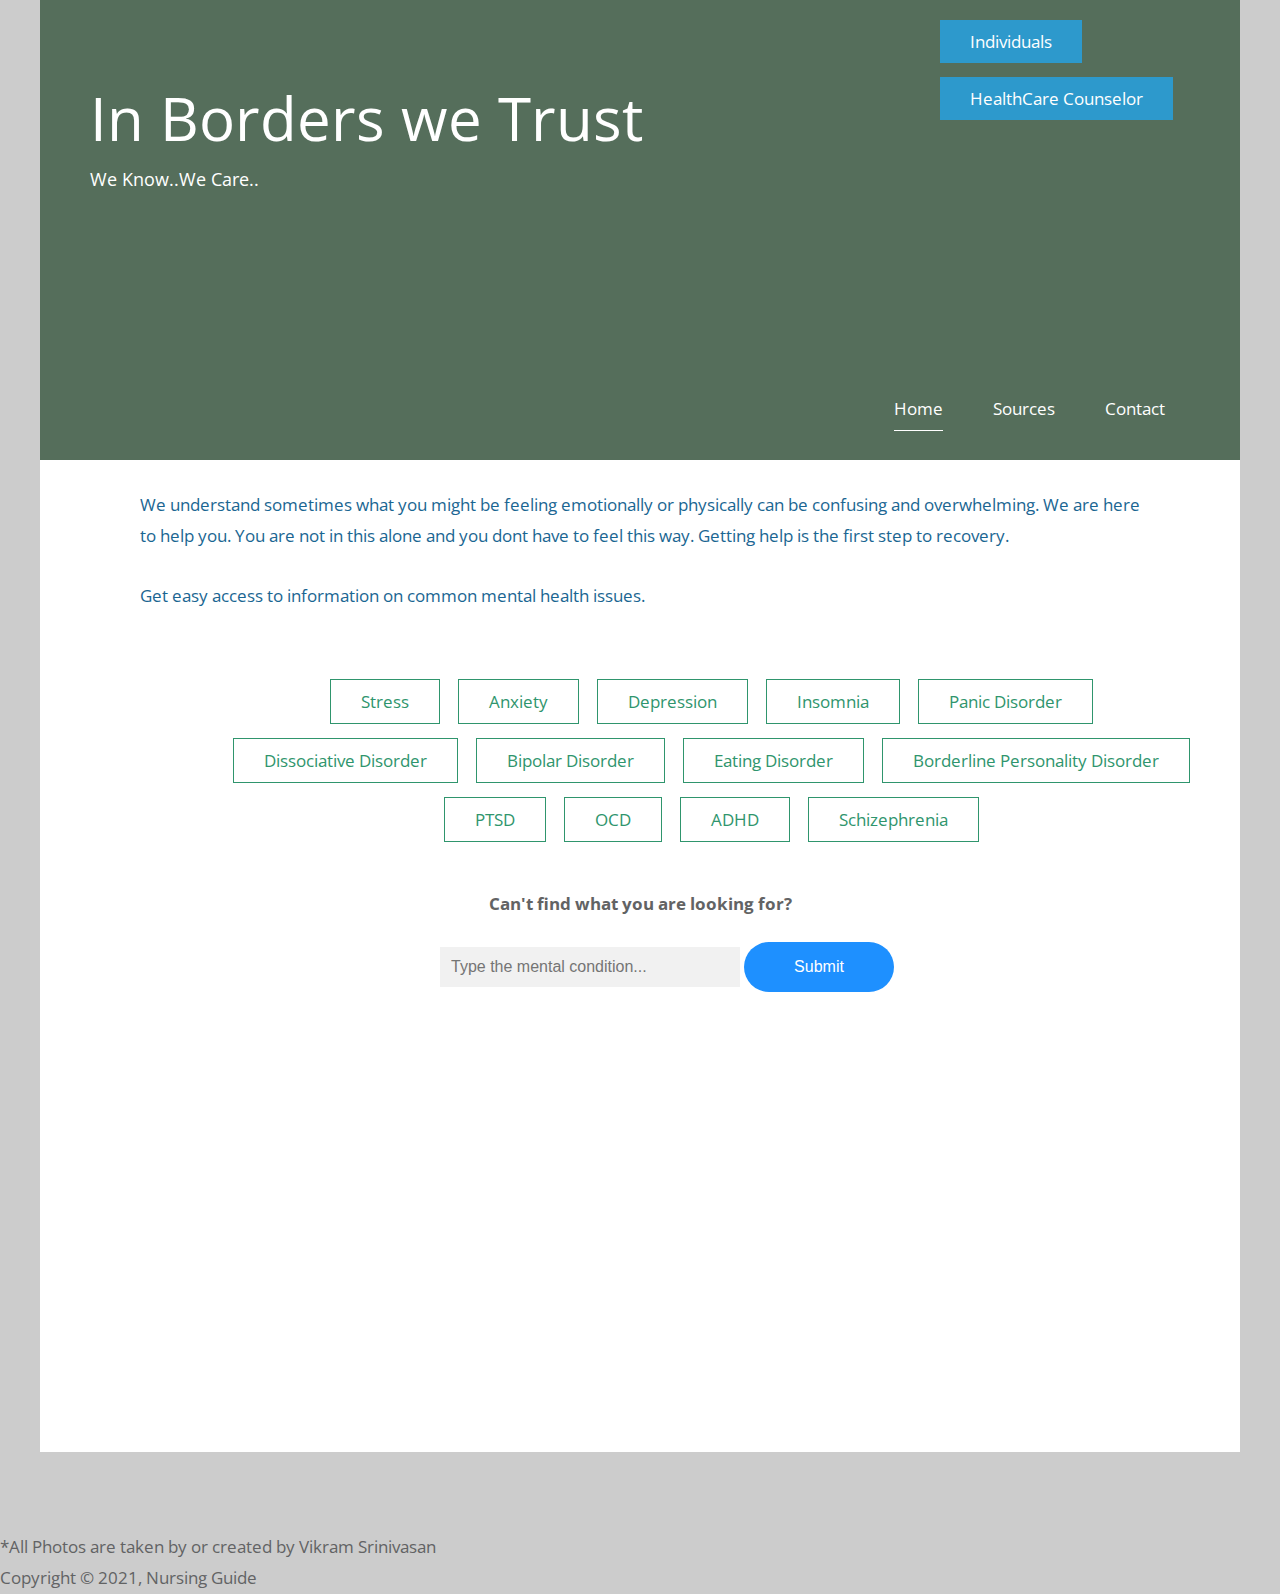
==== commit 7af4a72d: "Test3" ====
--- a/index.html
+++ b/index.html
@@ -19,7 +19,7 @@
 <body>
     <div class="container">
         <div class="placeholder">
-            <div class="parallax-window" data-parallax="scroll" data-image-src="img/Blue.jpg">
+            <div class="parallax-window" data-parallax="scroll" data-image-src="img/MainPic.jpg">
                 <div class="tm-header">
                     <ul>
                         <li class="tm-visitor-item">
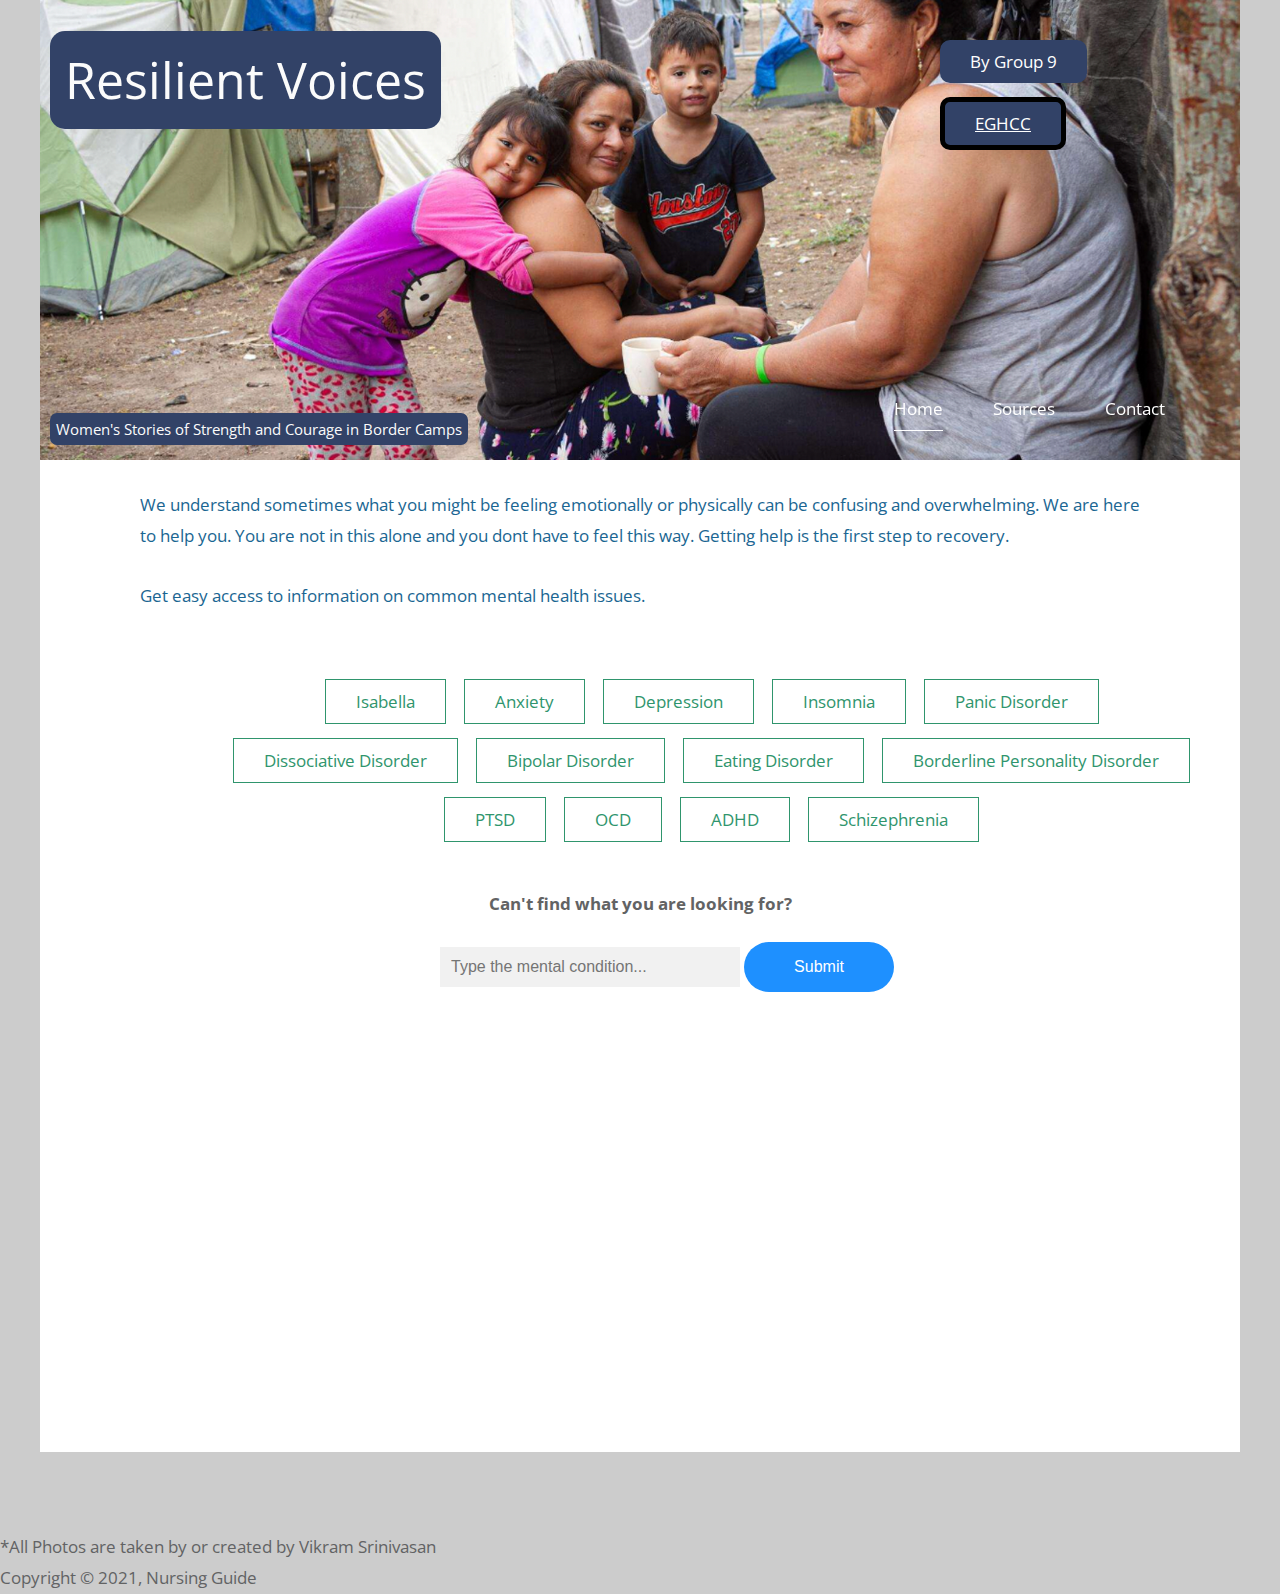
==== commit 1ba5ec70: "Stylize" ====
--- a/index.html
+++ b/index.html
@@ -19,22 +19,23 @@
 <body>
     <div class="container">
         <div class="placeholder">
-            <div class="parallax-window" data-parallax="scroll" data-image-src="img/MainPic.jpg">
+            <div class="parallax-window" data-parallax="scroll" data-image-src="img/HomeImage.png" style="object-fit: contain;">
                 <div class="tm-header">
                     <ul>
                         <li class="tm-visitor-item">
-                            <a  class="tm-visitor-link active">Individuals</a>
+                            <a  class="tm-visitor-link active" style="border-radius: 10px;"> By Group 9
+                            </a>
                         </li>
                         <br>
                         <li class="tm-visitor-item">
-                            <a href="HealthCare.html" class="tm-visitor-link active">HealthCare Counselor</a>
+                            <a href="https://globalhealth.emory.edu/students/case-competitions/index.html" target="_blank" class="tm-visitor-link active" style="border-radius:10px;text-decoration:underline;border-width:5px;border-color:black;border-style:solid">EGHCC</a>
                         </li>
                     </ul>
                     <div class="row tm-header-inner">
                         <div class="col-md-6 col-12">
                             <div class="tm-site-text-box">
-                                <h1 class="tm-site-title">In Borders we Trust</h1>
-                                <h6 class="tm-site-description">We Know..We Care..</h6>
+                                <h1 class="tm-site-title"><span style="color:rgb(251, 251, 251);background-color:#324267;border-radius:15px;padding:15px;margin-bottom:30px;"> Resilient Voices </span></h1>
+                                <h6 class="tm-site-description"><span style="color:rgb(251, 251, 251);background-color:#324267;border-radius:7px;padding:6px;margin-bottom:30px;">Women's Stories of Strength and Courage in Border Camps</span></h6>
                             </div>
                         </div>
                         <nav class="col-md-6 col-12 tm-nav">
@@ -66,7 +67,7 @@
                 <nav>
                     <ul>
                         <li class="tm-paging-item-new">
-                            <a class="tm-paging-link">Stress</a>
+                            <a class="tm-paging-link">Isabella</a>
                         </li>
                         <li class="tm-paging-item">
                             <a  class="tm-paging-link">Anxiety</a>
@@ -175,7 +176,7 @@
         function populateText(name) {
             $(".tm-gallery").css("opacity","1");
 
-            $(".tm-gallery-title").first().text("What is " + name);
+            $(".tm-gallery-title").first().text(name + "'s story");
             $("#overview").text(nurseInfo[name].overview);
             $("#read-more").attr("href", nurseInfo[name].readMoreLink);
             $(".img-fluid").attr("src",nurseInfo[name].imgFluid);
@@ -202,8 +203,8 @@
             });
         });
         nurseInfo = {
-            Stress: {
-                overview: "Stress is a condition when our body responds to excessive pressure caused by any unexpected change that the human mind finds difficult to cope with. Stress is quite common and is experienced by almost everyone to varying degrees. Stress triggers our fight-or-flight response which releases adrenaline and cortisol. This is why when you are stressed out you may have an increased heart rate or loss in appetite due to slow digestion. After a while your fight-or-flight cools down, but in chronic stress you might not able to relax which can cause constant stress that can be damaging for your body. Chronic stress is only one of the many types of stress. There is Acute stress, which is short-term day-to-day stress. Episodic acute stress is another type of stress which can keep on occurring throughout your life causing ongoing distress. Eustress is a positive stress which gives you rushes of adrenaline boosting energy for physical activities like basketball.",
+            Isabella: {
+                overview: "My name is Isabella, and my journey across the Mexican-USA border has been a relentless battle, marked by hardship and pain. The sun sets on the horizon, casting long shadows over the makeshift camp that has become my temporary home. I find solace in the anonymity of the crowd, yet the scars on my heart tell a story of the darkness that looms over my past. I left my hometown in Mexico with dreams of a better life, a life where opportunities were not confined by the limitations of my birthplace. The border seemed like the gateway to a brighter future, but little did I know the challenges that awaited me on the other side. The camp is a sea of worn-out tents, a patchwork quilt of desperation and resilience. In the midst of survival, I grapple with a pain that transcends the physical—the haunting memories of the night I faced the unspeakable. Sexual violence, like a vicious storm, tore through the fabric of my hopes and dreams. The weight of the trauma I carry.",
                 symptoms: ["Clammy or sweaty palms","Body aches","Exhaustion","Headaches","Weak immune system","Digestive problems","High blood pressure","Diarrhea","Mood changes","Trembling","Muscle Tensions","Sickness"],
                 whatToDo: "There are many things you can do when you are feeling stressed. Activities like exercising, meditating, writing, reading, watching TV, and just talking to someone are simple activities that can greatly decrease stress. But sometimes the biggest solution is getting rid of the source of stress and just walking away from stressful situations.",
                 resources: "There are many people who can help with stress. Close friends and family members can help much more than you think. If you are looking for professional help, call your nearest hospital. There are many places like the Washington Hospital Healthcare System, or other medical facilities that provide psychiatric services for those in need.",
--- a/css/style.css
+++ b/css/style.css
@@ -279,17 +279,19 @@
   display: inline-block;
 }
 .tm-site-title {
-  top: -330px;
+  top: -355px;
+  left: -25px;
   position:absolute;
-  font-size: 60px;
+  font-size: 50px;
   font-weight: 400;
   margin-bottom: 5px;
 }
 
 .tm-site-description {
-  font-size: 1.1rem;
+  font-size: 15px;
   font-weight: 400;
-  top: -200px;
+  top: 50px;
+  left: -40px;
   position: relative;
 }
 
@@ -992,9 +994,8 @@
 }
 
 .tm-visitor-item {  
-  
   position: relative;
-  top: -200px;
+  top: -170px;
   list-style: none;
   display: inline-block;
   margin: 7px;
@@ -1013,6 +1014,6 @@
 
   .tm-visitor-link.active,   
 .tm-visitor-link:hover {
-  background-color: #2D99CC;
+  background-color: #324267;
   color: white;
 }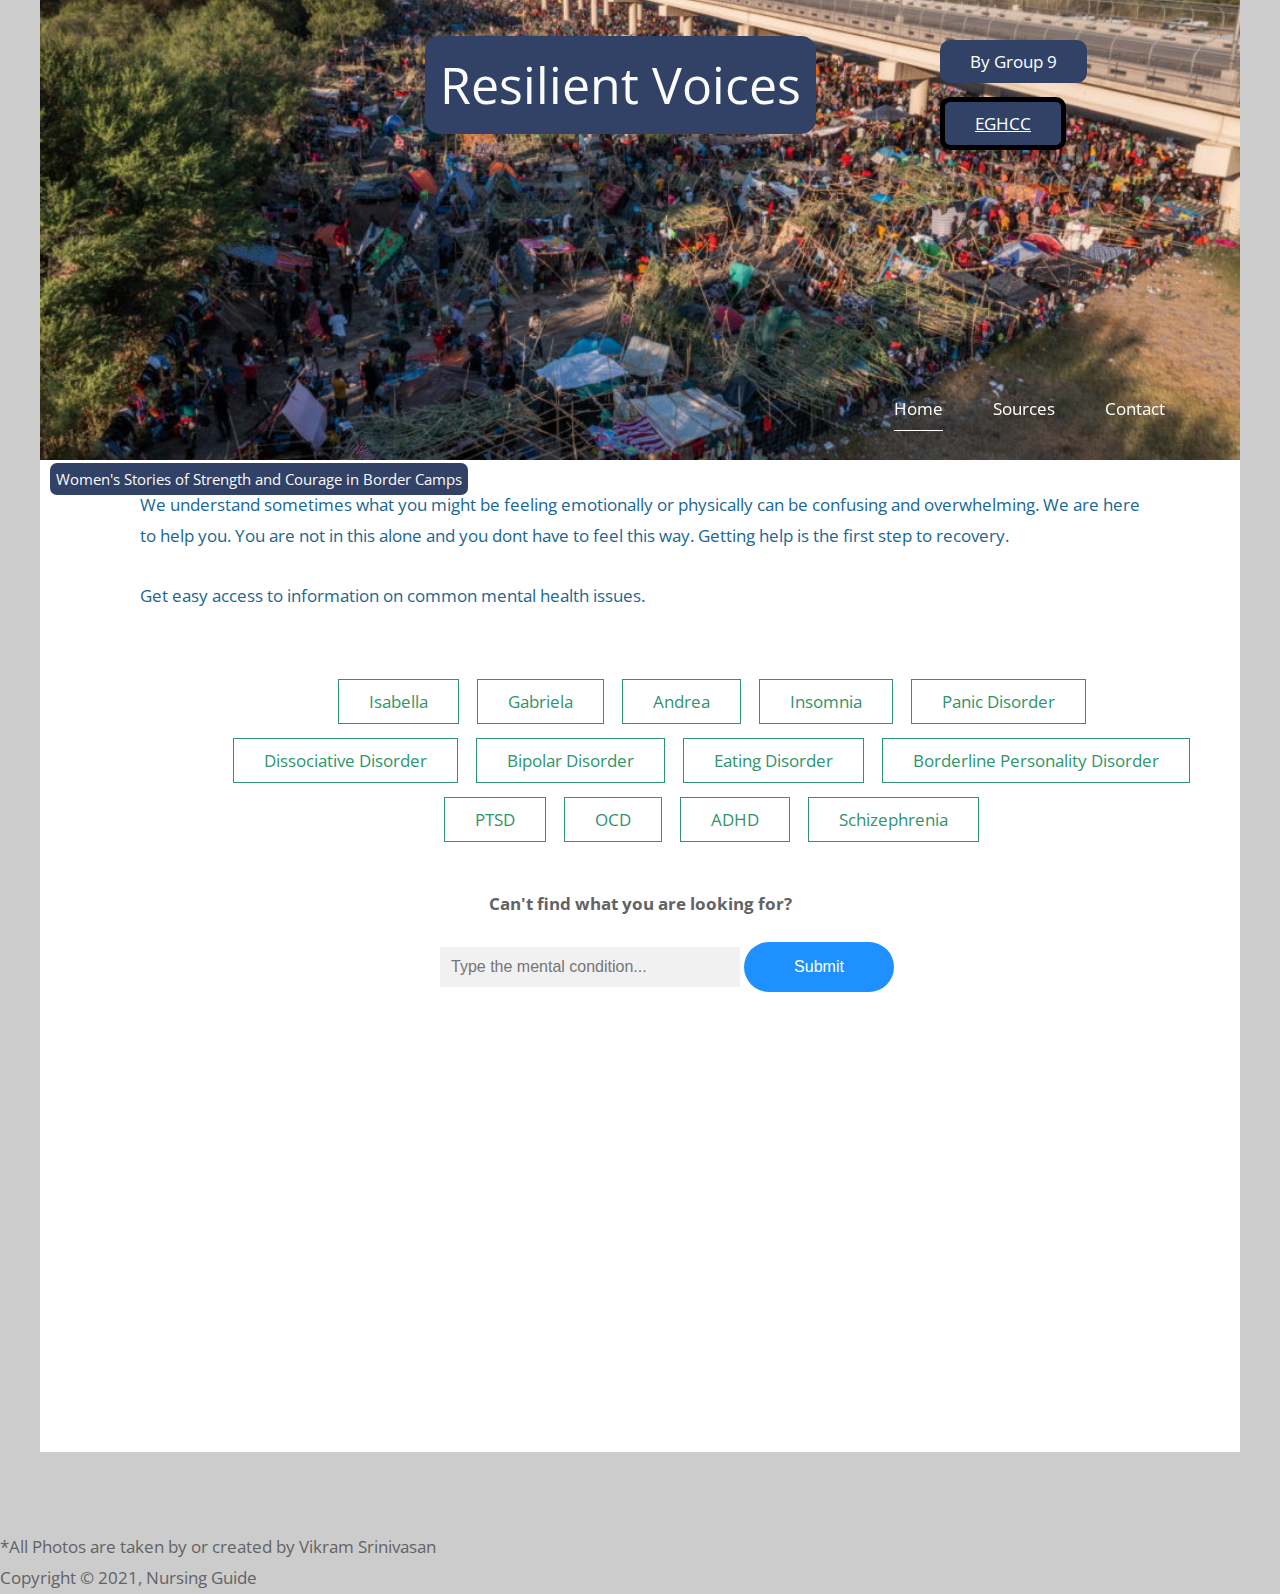
==== commit 1a322ac9: "Handover" ====
--- a/index.html
+++ b/index.html
@@ -19,7 +19,7 @@
 <body>
     <div class="container">
         <div class="placeholder">
-            <div class="parallax-window" data-parallax="scroll" data-image-src="img/HomeImage.png" style="object-fit: contain;">
+            <div class="parallax-window" data-parallax="scroll" data-image-src="img/Test.jpg" style="object-fit: contain;">
                 <div class="tm-header">
                     <ul>
                         <li class="tm-visitor-item">
@@ -70,10 +70,10 @@
                             <a class="tm-paging-link">Isabella</a>
                         </li>
                         <li class="tm-paging-item">
-                            <a  class="tm-paging-link">Anxiety</a>
-                        </li>
-                        <li class="tm-paging-item">
-                            <a  class="tm-paging-link">Depression</a>
+                            <a  class="tm-paging-link">Gabriela</a>
+                        </li>
+                        <li class="tm-paging-item">
+                            <a  class="tm-paging-link">Andrea</a>
                         </li>
                         <li class="tm-paging-item">
                             <a  class="tm-paging-link">Insomnia</a>
@@ -211,15 +211,15 @@
                 readMoreLink:"https://www.verywellmind.com/stress-and-health-3145086",
                 imgFluid: "img/stress1.jpg",
             },
-            Anxiety: {
-                overview: "Anxiety is a medical condition when our body responds to stress. We feel anxious and start fearing about what may happen in the near future. Stress is typically followed by anxiety, but if you have constant anxiety for a long period of time, you may have an anxiety disorder. Short term anxiety is pretty common when dealing with daily activities such as taking tests or worrying about who's going to win the superbowl. Sometimes anxiety can prevent you from doing routine things like taking the staircase or crossing the road. It will keep on building up and keep getting worse. There are many types of Anxiety disorders. Phobia is a specific fear of something like water or spiders. Social anxiety makes us feel like we are being judged by everybody. Obsessive-compulsive disorder leads to irrational thoughts and repeated behavior. Separation anxiety disorder is the fear of leaving loved ones and places. Illness anxiety disorder is the fear of your health declining.",
+            Gabriela: {
+                overview: "Warriors are going to cook the 76ers",
                 symptoms: ["Increased heart rate","Rapid breathing","Restlessness","Trouble concentrating","EXTREME CASES:","Dizziness","Shortness in breath","Dry mouth","Sweating","Distress","Numbness"],
                 whatToDo: "First thing you want to do is to talk to your doctor or psychologist. If you are told to take medication then antidepressants and sedatives work to prevent episodes of anxiety. If you don't want to use medication than you can use physiotherapy to cope with anxiety.",
                 resources: "If you are suffering from excessive anxiety, you can call an Anxiety Hotline. Calling places like the National Alliance on Mental Illness (1-800-950-NAMI (6264)) will help you with all your questions and needs. ",
                 readMoreLink:"https://www.healthline.com/health/anxiety#treatment",
                 imgFluid: "img/Anxiety.jpg",
             },
-            Depression: {
+            Andrea: {
                 overview: "Depression is a very common yet serious mental illness which makes you think negatively of the world and yourself. This can result in you being uninterested in activities and games that you once enjoyed. It halts your functions to be productive. Grief and sadness are different from depression. For example, people can feel sad when someone close to them dies or they do badly in an exam. Depression is when you start to feel worthless, and you feel very intense sadness for long stretches of time. Depressive episodes can start in your childhood, adolescence, or your adulthood. Persistent depressive disorder is a type of depressive disorder which revolves around your work, school, or relationships. This can sometimes have greater effects than major depressive disorder. If you notice someone who is depressed, advise them to seek professional help.",
                 symptoms: ["Sadness","Loss in intrest and enjoyment","Change in appetite","Weight loss","Increased or decreased sleep","Easily fatigued","Slowed movement or speech","Feeling worthless","Feeling guilty","Trouble with concentrating and making decisions","Thoughts on suicide"],
                 whatToDo: "Luckily depression is one of the most treatable disorders. The first thing you should do is go through a diagnostic evaluation with a health professional. You want to make sure that depression is no occuring due to medical conditions. If the doctor allows you to take medication, antidepressants are able to modify your brain chemistry which could be the cause of your depression. Antidepressants may take a while to produce its full benefits. Another solution is Psychotherapy, like Cognitive behavioral therapy (CBT). It allows for the person the recognize these negative thoughts and respond to them in a positive manner.",
@@ -227,94 +227,94 @@
                 readMoreLink:"https://www.psychiatry.org/patients-families/depression/what-is-depression",
                 imgFluid: "img/depression.jpg",
             },
-            Insomnia: {
-                overview: "Insomnia is a sleeping disorder which causes disruption in sleeping habits and often results from other mental conditions like stress, depression or anxiety. If you have insomnia, you may not be able to sleep or stay asleep. Insomnia can last for a single night or many months. There are two types of insomnia. Primary insomnia is when it is not linked to other health conditions. Secondary insomnia can be linked to health conditions like asthma, depression, cancer, or arthritis. Secondary insomnia may also be caused by caffeine, tobacco, or alcohol. ",
-                symptoms: ["Sleepiness during the day","Grumpiness","Trouble concentrating and remembering","Fatigue"],
-                whatToDo: "If you have insomnia for only 1 or 2 days it may not require treatment. However, if it is chronic and lasts for a longer duration, your doctor may recommend prescribed sleeping pills. You can also do behavioral therapy which can help promote sleep.",
-                resources: "You can meet up with a doctor for a physical exam. They may ask you to make a sleep journal and track your sleeping patterns. Then you may be permitted to have special tests at a sleep center nearby." ,               
-                readMoreLink:"https://www.webmd.com/sleep-disorders/insomnia-symptoms-and-causes",
-                imgFluid: "img/insomnia.jpg",
-            },
-            "Panic Disorder": {
-                overview: "Panic disorder usually results from excessive anxiety. If you have panic attacks, you start to have severe feelings of terror and shock even if there is no apparent threat to you. It may seem like you are losing control of your mind, and this can lead to physical symptoms. What makes panic attacks so scary is the fact that these can happen anywhere and at any time. There is no warning, and you may start to develop the fear of having another panic attack. This fear becomes so immense that it takes over the person's life. You may start to have signs of panic disorder when you are a young adult. Panic attacks are not dangerous physically but are very uncomfortable and can scar you mentally. They are very hard to manage by yourself, and symptoms could get worse if not properly treated.",                
-                symptoms: ["Fast heartbeat","Chest or stomach pain","Difficulty in breathing","Weakness","Dizziness","Sweating","Feeling very hot or cold","Numbness"],                
-                whatToDo: "If you are experiencing panic attacks then get treatment right away from a professional. Make sure you listen to what they say and stick to that routine because many people have different prevention treatments. Another great thing you can do is exercising which helps in strengthening your body and mind.",                
-                resources: "If you are experiencing panic attacks then you may want to call 911 before you hurt yourself or even another person.",                
-                readMoreLink:"https://medlineplus.gov/panicdisorder.html#:~:text=Panic%20disorder%20is%20a%20type,Fast%20heartbeat",
-                imgFluid: "img/panic.jpg",
-            },
-            "Dissociative Disorder": {
-                overview: "Dissociative disorder involves problems with one’s identity. You may experience trouble with your memory, identity, emotion, and behavior. This can really mess with your mental functioning. Dissociative disorders usually occur due to past traumatic experiences. On a smaller level dissociation happens when you have a disconnection between memories and feelings and what they really are. This may occur when you are daydreaming or lost in thoughts. Dissociative disorder is similar but on a much larger scale.", 
-                symptoms: ["Experiencing detachment","Feeling as if you are outside your body","Memory loss","Amnesia","Thoughts on sucide"],
-                whatToDo: "Treatment for Dissociative disorders include psychotherapy. You can learn to gain control over the symptoms by integrating the different elements of identity. It can be difficult because you have to try to remember the past traumatic experience that may have caused the disorder. There are no medications that one can take inorder to treat this disorder. ",
-                resources: "In order to get help you need to reach out to your local psychotherapist. You can also call National Alliance on Mental Illness (1-800-950-NAMI (6264) or any other special centers that deal with Dissociative disorder",
-                readMoreLink:"https://www.psychiatry.org/patients-families/dissociative-disorders/what-are-dissociative-disorders#:~:text=Dissociative%20disorders%20involve%20problems%20with,every%20area%20of%20mental%20functioning.",
-                imgFluid: "img/DD.png",
-            },
-            "Bipolar Disorder": {
-                overview: "Bipolar disorder causes major mood swings that can vary from hypomania, high emotions, to depression, low emotions. You may be feeling worthless and hopeless and then all of a sudden you are full of energy and life. These sudden mood changes may affect your sleep, eating, and activity schedule and  impact your ability to think clearly. These mood swings don't occur that often, but bipolar disorder is a lifelong condition. There are different types of bipolar disorders. Bipolar I disorder is when you may have a manic episode followed by a depressive episode. Bipolar II disorder is when you have had major depressive episodes and at least one hypomanic episode, but you have never encountered a manic episode. Cyclothymic disorder is when you have had many periods of hypomanic and depressive symptoms.", 
-                symptoms: ["Feeling very happy","Less need for sleep","Talking very fast","Feeling very restless","Being easily distracted","Overconfidence","Risky behavior","Soon after you start to feel sad","Withdraw from family and friends","Losing interest in fun activities","Change in appetite","Lack in energy","Trouble concentrating","Thoughts on sucide"],
-                whatToDo: "Since bipolar disorder is a lifelong condition treatment helps manage your sudden change in mood. You often need to take your prescribed medications lifelong. Sometimes you might require visiting your doctor for counselling. A last resort may be hospitalization if you are behaving dangerously.",
-                resources: "Look at your local hospital website and check if they have a mental health or bipolar hotline. If you start to act dangerously or notice someone else is, you should call 911 right away.",
-                readMoreLink:"https://www.mayoclinic.org/diseases-conditions/bipolar-disorder/symptoms-causes/syc-20355955",
-                imgFluid: "img/mood.png",
-            },
-            "Eating Disorder": {
-                overview: "Eating disorder is when you experience a disturbance in eating behaviors. This causes distress in thoughts and emotions and can affect you physically, socially, and mentaly. There are many types of eating disorders. Anorexia is when you obsess about weight. Bulimia nervosa is when you binge on food and then avoid weight gain. Binge eating is when you eat all sorts of food in a period of time. Avoidant restrictive food intake disorder is when you have a restriction in food intake, but it is unrelated to body image or weight loss. Eating disorders usually occur when you also have anxiety and mood disorders. Genetics can also play a role in increased risk of having an eating disorder. ",
-                symptoms: ["Increase and decreases in weight","Stomach cramps","Menstrual irregularities (Female)","Trouble concentrating","Dizziness","Fainting","SLeep problems","Dry skin and hair","Swelling around glands","Decrease in immune system","Extreme mood swings","dieting","Refusal to eat certain foods","Major weight concern","Being uncomfortable around others"],
-                whatToDo: "There are many things you can do to treat eating disorders. Fist you can meet up with a medical doctor, who can help treat any physical or nutritional needs. They can teach you about healthy eating habits and recommend an eating routine for you. You can also get medical treatment from the hospital. You can also get nutritional counseling and therapy.",
-                resources: "If you want help with your eating disorder you may call the National Eating Disorders Association Helpline: 1-800-931-2237",
-                readMoreLink:"https://www.psychiatry.org/patients-families/eating-disorders/what-are-eating-disorders",
-                imgFluid: "img/Eating.jpg",
-            },
-            "Borderline Personality Disorder": {
-                overview: "Borderline personality disorder (BPD) is a mental health condition that impacts how you perceive or feel about yourself or others. It can lead to unstable emotions, issues with self-esteem, and impact personal relationships. Persistent symptoms can impact day to day functioning with fear of abandonment and stress-related paranoia.",
-                symptoms: ["Intense fear of abandonment","Mood swings","Change in self-image","Anxiety","Intense anger","Feeling of isolation"],
-                whatToDo: "If you are facing the symptoms for this disorder, see a medical provider. For prolonged symptoms, get contact for a therapist from your doctor or contacts. Support from friends and family can greatly help alleviate stress in people suffering from this condition.",
-                resources: "If you are experiencing severe trauma or having suicidal thoughts, dial 911 or go to the nearest emergency room. You can contact the National Suicide Prevention Lifeline: 1-800-273-8255",
-                readMoreLink:"https://www.mayoclinic.org/diseases-conditions/borderline-personality-disorder/symptoms-causes/syc-20370237",
-                imgFluid: "img/BPD.jpg",
-            },
-            "PTSD": {
-                overview: "Post-Traumatic Stress Disorder (PTSD) is a condition that can happen when experiencing a very stressful or traumatic event like war, sexual misconduct, environmental disaster or death of a loved one. Such events can have a long-lasting impact on the mind of the person who has witnessed such an event and can impact their day to day lives. It can cause a feeling of loneliness, depression, anger, sadness and isolation. This mental disorder can happen to people of all ages. Support from friends and family can greatly help alleviate stress in people suffering from this condition. In most cases, with proper support system, the symptoms decrease over time.",
-                symptoms: ["Stress","Anxiety","Depression","Trauma","sleeping problems","Grief"],
-                whatToDo: "If you are facing the symptoms for this disorder, see a medical provider. For prolonged symptoms, get contact for a therapist from your doctor or contacts. Support from friends and family can greatly help alleviate stress in people suffering from this condition.",
-                resources: "If you are experiencing severe trauma or having suicidal thoughts, dial 911 or go to the nearest emergency room. You can contact the National Suicide Prevention Lifeline: 1-800-273-8255.",
-                readMoreLink:"https://www.ptsd.va.gov/",
-                imgFluid: "img/PTSD.jpg",
-            },
-            OCD: {
-                overview: "Obsessive compulsive disorder (OCD) is a mental health disorder that triggers obsessions followed by compulsions. Obsessions are thoughts or images that are outside of a person’s control, often leading to lot of distress and anxiety. With such strong obsessive thoughts, the person feels greatly compelled to do things in a certain way. Compulsions are the counter thoughts to negate the obsessions and forces the person to get rid of the obsession. Due to the cyclic nature of these symptoms, the person is caught in a very stressful situation of action and counter action that can greatly impact day to day functions and lifestyle.",
-                symptoms: ["Fear of contamination","Doubting nature","Obsessing over orderly placement of things","Aggressive thoughts"],
-                whatToDo: "One of the best forms of treatment is Cognitive Behavior Therapy or CBT. A special type of CBT is exposure and response prevention (ERP) which has been found to be highly effective. You may also be told to use the prescribed medication",
-                resources: "You will want to meet up with your physician or a psychiatrist, who would ideally work together with your therapist to develop a treatment plan.",
-                readMoreLink:"https://iocdf.org/about-ocd/",
-                imgFluid: "img/OCD.jpg",
-            },
-            ADHD: {
-                overview: "Attention deficit hyperactivity disorder (ADHD) is a mental health condition that leads to hyperactive behavior. People with this condition suffer from short term attention span and are unable to focus on the same thing for long. There are three most common types of ADHD. There are inattentive, predominantly hyperactive-impulsive, and a combination of both. The inattentive type is common in young kids and often goes undetected since it includes symptoms such as inattentiveness and lack of focus, which are pretty common in young kids. Predominantly hyperactive-impulsive type includes symptoms such as increased level of activity and impatience. The combination of both is most common type of ADHD and includes symptoms such as inattentiveness and hyperactive behavior",
-                symptoms: ["Hyperactive behavior","Decreased level of attentiveness","Lack of focus","Impatience","Depression"],
-                whatToDo: "If you are experiencing some early symptoms, talk to some close friend or family about your concerns. If you know someone who might be experiencing these symptoms, discuss it with them or talk to their close friend or family member. Encourage the person to seek professional medical help. Treatment typically includes behavioral therapies, medication, or both. Seeking therapy can help a lot to manage the condition better.",
-                resources: "Any psychologist, psychiatrist, or neurologist are able to diagnose ADHD. If you do have ADHD then you need to talk with local doctor because there are no known cures. ",
-                readMoreLink:"https://www.healthline.com/health/adhd#causes",
-                imgFluid: "img/ADHD.jpg",
-            },
-            Schizephrenia: {
-                overview: "Schizophrenia is a medical condition that disrupts a a person's ability to think, perceive and behave clearly. It causes change in perception of reality, often leading to confusion, inappropriate behavior and delusion. It can be a result of various factors such as environmental, genetics and chemical composition of the brain. It can also lead to withdrawal from daily activities, hallucinations and lack of memory retention. This condition requires long term care. Early detection and treatment are key to keeping the condition under control",
-                symptoms: ["Cognitive issues","Confused thinking","Delusions","Disorganized speech","Erratic behavior","Depression","Loss of interest in daily activities","Withdrawal from social life"],
-                whatToDo: "If you are experiencing some early symptoms, talk to some close friend or family about your concerns. Typically, patients of schizophrenia are not aware of the condition they have. If you know someone who might be experiencing these symptoms, discuss it with them or talk to their close friend or family member. Encourage the person to seek professional medical help. Early detection and treatment are key to keeping the condition under control.",
-                resources: "Usually Patients with this medical condition often experience depression and suicidal thoughts. If this is the case then reaching out to a professional or someone you can trust to talk about it can help. If you want to keep it private, you can talk to the National Suicude Prevention Lifeline (1-800-273-8255). They will keep you call private and you don't need to tell them info that you don't want to tell",
-                readMoreLink:"https://www.mayoclinic.org/diseases-conditions/schizophrenia/symptoms-causes/syc-20354443",
-                imgFluid: "img/sch.jpg",
-            },
-            "English Class": {
-                overview: "A great class where you get to study all sorts of literature",
-                symptoms: ["Happiness","Noticable smarter","You may be able to understand hidden themes in stories","You might notice that you actually work in groups and do activities"],
-                whatToDo: "Pay attention and do your work, but you should also have fun while doing it.",
-                resources: "Mission San Jose's English 10 class taught by Miss Goodwin is a  great resource",
-                readMoreLink:"https://mission-fusd-ca.schoolloop.com/",
-                imgFluid: "img/english.JPG",
-            },
+            // Insomnia: {
+            //     overview: "Insomnia is a sleeping disorder which causes disruption in sleeping habits and often results from other mental conditions like stress, depression or anxiety. If you have insomnia, you may not be able to sleep or stay asleep. Insomnia can last for a single night or many months. There are two types of insomnia. Primary insomnia is when it is not linked to other health conditions. Secondary insomnia can be linked to health conditions like asthma, depression, cancer, or arthritis. Secondary insomnia may also be caused by caffeine, tobacco, or alcohol. ",
+            //     symptoms: ["Sleepiness during the day","Grumpiness","Trouble concentrating and remembering","Fatigue"],
+            //     whatToDo: "If you have insomnia for only 1 or 2 days it may not require treatment. However, if it is chronic and lasts for a longer duration, your doctor may recommend prescribed sleeping pills. You can also do behavioral therapy which can help promote sleep.",
+            //     resources: "You can meet up with a doctor for a physical exam. They may ask you to make a sleep journal and track your sleeping patterns. Then you may be permitted to have special tests at a sleep center nearby." ,               
+            //     readMoreLink:"https://www.webmd.com/sleep-disorders/insomnia-symptoms-and-causes",
+            //     imgFluid: "img/insomnia.jpg",
+            // },
+            // "Panic Disorder": {
+            //     overview: "Panic disorder usually results from excessive anxiety. If you have panic attacks, you start to have severe feelings of terror and shock even if there is no apparent threat to you. It may seem like you are losing control of your mind, and this can lead to physical symptoms. What makes panic attacks so scary is the fact that these can happen anywhere and at any time. There is no warning, and you may start to develop the fear of having another panic attack. This fear becomes so immense that it takes over the person's life. You may start to have signs of panic disorder when you are a young adult. Panic attacks are not dangerous physically but are very uncomfortable and can scar you mentally. They are very hard to manage by yourself, and symptoms could get worse if not properly treated.",                
+            //     symptoms: ["Fast heartbeat","Chest or stomach pain","Difficulty in breathing","Weakness","Dizziness","Sweating","Feeling very hot or cold","Numbness"],                
+            //     whatToDo: "If you are experiencing panic attacks then get treatment right away from a professional. Make sure you listen to what they say and stick to that routine because many people have different prevention treatments. Another great thing you can do is exercising which helps in strengthening your body and mind.",                
+            //     resources: "If you are experiencing panic attacks then you may want to call 911 before you hurt yourself or even another person.",                
+            //     readMoreLink:"https://medlineplus.gov/panicdisorder.html#:~:text=Panic%20disorder%20is%20a%20type,Fast%20heartbeat",
+            //     imgFluid: "img/panic.jpg",
+            // },
+            // "Dissociative Disorder": {
+            //     overview: "Dissociative disorder involves problems with one’s identity. You may experience trouble with your memory, identity, emotion, and behavior. This can really mess with your mental functioning. Dissociative disorders usually occur due to past traumatic experiences. On a smaller level dissociation happens when you have a disconnection between memories and feelings and what they really are. This may occur when you are daydreaming or lost in thoughts. Dissociative disorder is similar but on a much larger scale.", 
+            //     symptoms: ["Experiencing detachment","Feeling as if you are outside your body","Memory loss","Amnesia","Thoughts on sucide"],
+            //     whatToDo: "Treatment for Dissociative disorders include psychotherapy. You can learn to gain control over the symptoms by integrating the different elements of identity. It can be difficult because you have to try to remember the past traumatic experience that may have caused the disorder. There are no medications that one can take inorder to treat this disorder. ",
+            //     resources: "In order to get help you need to reach out to your local psychotherapist. You can also call National Alliance on Mental Illness (1-800-950-NAMI (6264) or any other special centers that deal with Dissociative disorder",
+            //     readMoreLink:"https://www.psychiatry.org/patients-families/dissociative-disorders/what-are-dissociative-disorders#:~:text=Dissociative%20disorders%20involve%20problems%20with,every%20area%20of%20mental%20functioning.",
+            //     imgFluid: "img/DD.png",
+            // },
+            // "Bipolar Disorder": {
+            //     overview: "Bipolar disorder causes major mood swings that can vary from hypomania, high emotions, to depression, low emotions. You may be feeling worthless and hopeless and then all of a sudden you are full of energy and life. These sudden mood changes may affect your sleep, eating, and activity schedule and  impact your ability to think clearly. These mood swings don't occur that often, but bipolar disorder is a lifelong condition. There are different types of bipolar disorders. Bipolar I disorder is when you may have a manic episode followed by a depressive episode. Bipolar II disorder is when you have had major depressive episodes and at least one hypomanic episode, but you have never encountered a manic episode. Cyclothymic disorder is when you have had many periods of hypomanic and depressive symptoms.", 
+            //     symptoms: ["Feeling very happy","Less need for sleep","Talking very fast","Feeling very restless","Being easily distracted","Overconfidence","Risky behavior","Soon after you start to feel sad","Withdraw from family and friends","Losing interest in fun activities","Change in appetite","Lack in energy","Trouble concentrating","Thoughts on sucide"],
+            //     whatToDo: "Since bipolar disorder is a lifelong condition treatment helps manage your sudden change in mood. You often need to take your prescribed medications lifelong. Sometimes you might require visiting your doctor for counselling. A last resort may be hospitalization if you are behaving dangerously.",
+            //     resources: "Look at your local hospital website and check if they have a mental health or bipolar hotline. If you start to act dangerously or notice someone else is, you should call 911 right away.",
+            //     readMoreLink:"https://www.mayoclinic.org/diseases-conditions/bipolar-disorder/symptoms-causes/syc-20355955",
+            //     imgFluid: "img/mood.png",
+            // },
+            // "Eating Disorder": {
+            //     overview: "Eating disorder is when you experience a disturbance in eating behaviors. This causes distress in thoughts and emotions and can affect you physically, socially, and mentaly. There are many types of eating disorders. Anorexia is when you obsess about weight. Bulimia nervosa is when you binge on food and then avoid weight gain. Binge eating is when you eat all sorts of food in a period of time. Avoidant restrictive food intake disorder is when you have a restriction in food intake, but it is unrelated to body image or weight loss. Eating disorders usually occur when you also have anxiety and mood disorders. Genetics can also play a role in increased risk of having an eating disorder. ",
+            //     symptoms: ["Increase and decreases in weight","Stomach cramps","Menstrual irregularities (Female)","Trouble concentrating","Dizziness","Fainting","SLeep problems","Dry skin and hair","Swelling around glands","Decrease in immune system","Extreme mood swings","dieting","Refusal to eat certain foods","Major weight concern","Being uncomfortable around others"],
+            //     whatToDo: "There are many things you can do to treat eating disorders. Fist you can meet up with a medical doctor, who can help treat any physical or nutritional needs. They can teach you about healthy eating habits and recommend an eating routine for you. You can also get medical treatment from the hospital. You can also get nutritional counseling and therapy.",
+            //     resources: "If you want help with your eating disorder you may call the National Eating Disorders Association Helpline: 1-800-931-2237",
+            //     readMoreLink:"https://www.psychiatry.org/patients-families/eating-disorders/what-are-eating-disorders",
+            //     imgFluid: "img/Eating.jpg",
+            // },
+            // "Borderline Personality Disorder": {
+            //     overview: "Borderline personality disorder (BPD) is a mental health condition that impacts how you perceive or feel about yourself or others. It can lead to unstable emotions, issues with self-esteem, and impact personal relationships. Persistent symptoms can impact day to day functioning with fear of abandonment and stress-related paranoia.",
+            //     symptoms: ["Intense fear of abandonment","Mood swings","Change in self-image","Anxiety","Intense anger","Feeling of isolation"],
+            //     whatToDo: "If you are facing the symptoms for this disorder, see a medical provider. For prolonged symptoms, get contact for a therapist from your doctor or contacts. Support from friends and family can greatly help alleviate stress in people suffering from this condition.",
+            //     resources: "If you are experiencing severe trauma or having suicidal thoughts, dial 911 or go to the nearest emergency room. You can contact the National Suicide Prevention Lifeline: 1-800-273-8255",
+            //     readMoreLink:"https://www.mayoclinic.org/diseases-conditions/borderline-personality-disorder/symptoms-causes/syc-20370237",
+            //     imgFluid: "img/BPD.jpg",
+            // },
+            // "PTSD": {
+            //     overview: "Post-Traumatic Stress Disorder (PTSD) is a condition that can happen when experiencing a very stressful or traumatic event like war, sexual misconduct, environmental disaster or death of a loved one. Such events can have a long-lasting impact on the mind of the person who has witnessed such an event and can impact their day to day lives. It can cause a feeling of loneliness, depression, anger, sadness and isolation. This mental disorder can happen to people of all ages. Support from friends and family can greatly help alleviate stress in people suffering from this condition. In most cases, with proper support system, the symptoms decrease over time.",
+            //     symptoms: ["Stress","Anxiety","Depression","Trauma","sleeping problems","Grief"],
+            //     whatToDo: "If you are facing the symptoms for this disorder, see a medical provider. For prolonged symptoms, get contact for a therapist from your doctor or contacts. Support from friends and family can greatly help alleviate stress in people suffering from this condition.",
+            //     resources: "If you are experiencing severe trauma or having suicidal thoughts, dial 911 or go to the nearest emergency room. You can contact the National Suicide Prevention Lifeline: 1-800-273-8255.",
+            //     readMoreLink:"https://www.ptsd.va.gov/",
+            //     imgFluid: "img/PTSD.jpg",
+            // },
+            // OCD: {
+            //     overview: "Obsessive compulsive disorder (OCD) is a mental health disorder that triggers obsessions followed by compulsions. Obsessions are thoughts or images that are outside of a person’s control, often leading to lot of distress and anxiety. With such strong obsessive thoughts, the person feels greatly compelled to do things in a certain way. Compulsions are the counter thoughts to negate the obsessions and forces the person to get rid of the obsession. Due to the cyclic nature of these symptoms, the person is caught in a very stressful situation of action and counter action that can greatly impact day to day functions and lifestyle.",
+            //     symptoms: ["Fear of contamination","Doubting nature","Obsessing over orderly placement of things","Aggressive thoughts"],
+            //     whatToDo: "One of the best forms of treatment is Cognitive Behavior Therapy or CBT. A special type of CBT is exposure and response prevention (ERP) which has been found to be highly effective. You may also be told to use the prescribed medication",
+            //     resources: "You will want to meet up with your physician or a psychiatrist, who would ideally work together with your therapist to develop a treatment plan.",
+            //     readMoreLink:"https://iocdf.org/about-ocd/",
+            //     imgFluid: "img/OCD.jpg",
+            // },
+            // ADHD: {
+            //     overview: "Attention deficit hyperactivity disorder (ADHD) is a mental health condition that leads to hyperactive behavior. People with this condition suffer from short term attention span and are unable to focus on the same thing for long. There are three most common types of ADHD. There are inattentive, predominantly hyperactive-impulsive, and a combination of both. The inattentive type is common in young kids and often goes undetected since it includes symptoms such as inattentiveness and lack of focus, which are pretty common in young kids. Predominantly hyperactive-impulsive type includes symptoms such as increased level of activity and impatience. The combination of both is most common type of ADHD and includes symptoms such as inattentiveness and hyperactive behavior",
+            //     symptoms: ["Hyperactive behavior","Decreased level of attentiveness","Lack of focus","Impatience","Depression"],
+            //     whatToDo: "If you are experiencing some early symptoms, talk to some close friend or family about your concerns. If you know someone who might be experiencing these symptoms, discuss it with them or talk to their close friend or family member. Encourage the person to seek professional medical help. Treatment typically includes behavioral therapies, medication, or both. Seeking therapy can help a lot to manage the condition better.",
+            //     resources: "Any psychologist, psychiatrist, or neurologist are able to diagnose ADHD. If you do have ADHD then you need to talk with local doctor because there are no known cures. ",
+            //     readMoreLink:"https://www.healthline.com/health/adhd#causes",
+            //     imgFluid: "img/ADHD.jpg",
+            // },
+            // Schizephrenia: {
+            //     overview: "Schizophrenia is a medical condition that disrupts a a person's ability to think, perceive and behave clearly. It causes change in perception of reality, often leading to confusion, inappropriate behavior and delusion. It can be a result of various factors such as environmental, genetics and chemical composition of the brain. It can also lead to withdrawal from daily activities, hallucinations and lack of memory retention. This condition requires long term care. Early detection and treatment are key to keeping the condition under control",
+            //     symptoms: ["Cognitive issues","Confused thinking","Delusions","Disorganized speech","Erratic behavior","Depression","Loss of interest in daily activities","Withdrawal from social life"],
+            //     whatToDo: "If you are experiencing some early symptoms, talk to some close friend or family about your concerns. Typically, patients of schizophrenia are not aware of the condition they have. If you know someone who might be experiencing these symptoms, discuss it with them or talk to their close friend or family member. Encourage the person to seek professional medical help. Early detection and treatment are key to keeping the condition under control.",
+            //     resources: "Usually Patients with this medical condition often experience depression and suicidal thoughts. If this is the case then reaching out to a professional or someone you can trust to talk about it can help. If you want to keep it private, you can talk to the National Suicude Prevention Lifeline (1-800-273-8255). They will keep you call private and you don't need to tell them info that you don't want to tell",
+            //     readMoreLink:"https://www.mayoclinic.org/diseases-conditions/schizophrenia/symptoms-causes/syc-20354443",
+            //     imgFluid: "img/sch.jpg",
+            // },
+            // "English Class": {
+            //     overview: "A great class where you get to study all sorts of literature",
+            //     symptoms: ["Happiness","Noticable smarter","You may be able to understand hidden themes in stories","You might notice that you actually work in groups and do activities"],
+            //     whatToDo: "Pay attention and do your work, but you should also have fun while doing it.",
+            //     resources: "Mission San Jose's English 10 class taught by Miss Goodwin is a  great resource",
+            //     readMoreLink:"https://mission-fusd-ca.schoolloop.com/",
+            //     imgFluid: "img/english.JPG",
+            // },
         }
     </script>
     <!--Autocomplete ww3 -->
--- a/css/style.css
+++ b/css/style.css
@@ -279,8 +279,8 @@
   display: inline-block;
 }
 .tm-site-title {
-  top: -355px;
-  left: -25px;
+  top: -350px;
+  left: 350px;
   position:absolute;
   font-size: 50px;
   font-weight: 400;
@@ -290,7 +290,7 @@
 .tm-site-description {
   font-size: 15px;
   font-weight: 400;
-  top: 50px;
+  top: 100px;
   left: -40px;
   position: relative;
 }
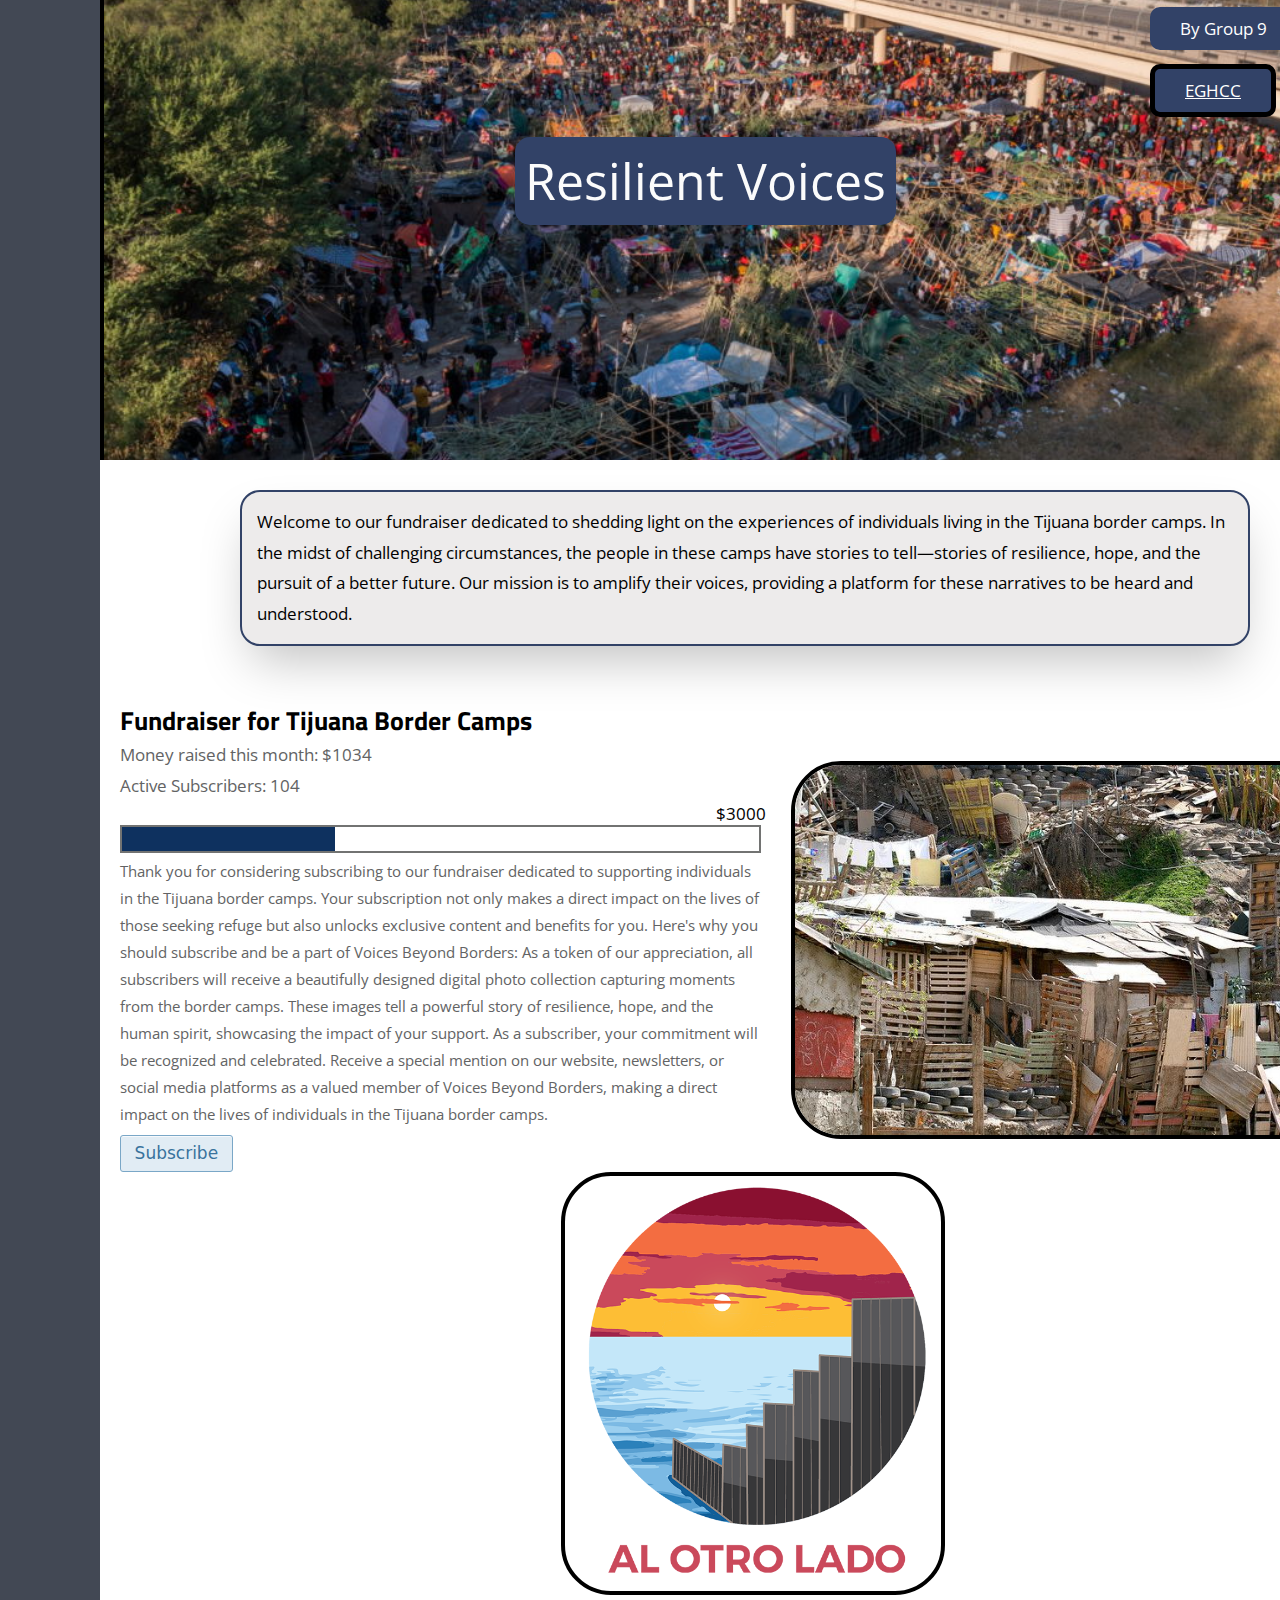
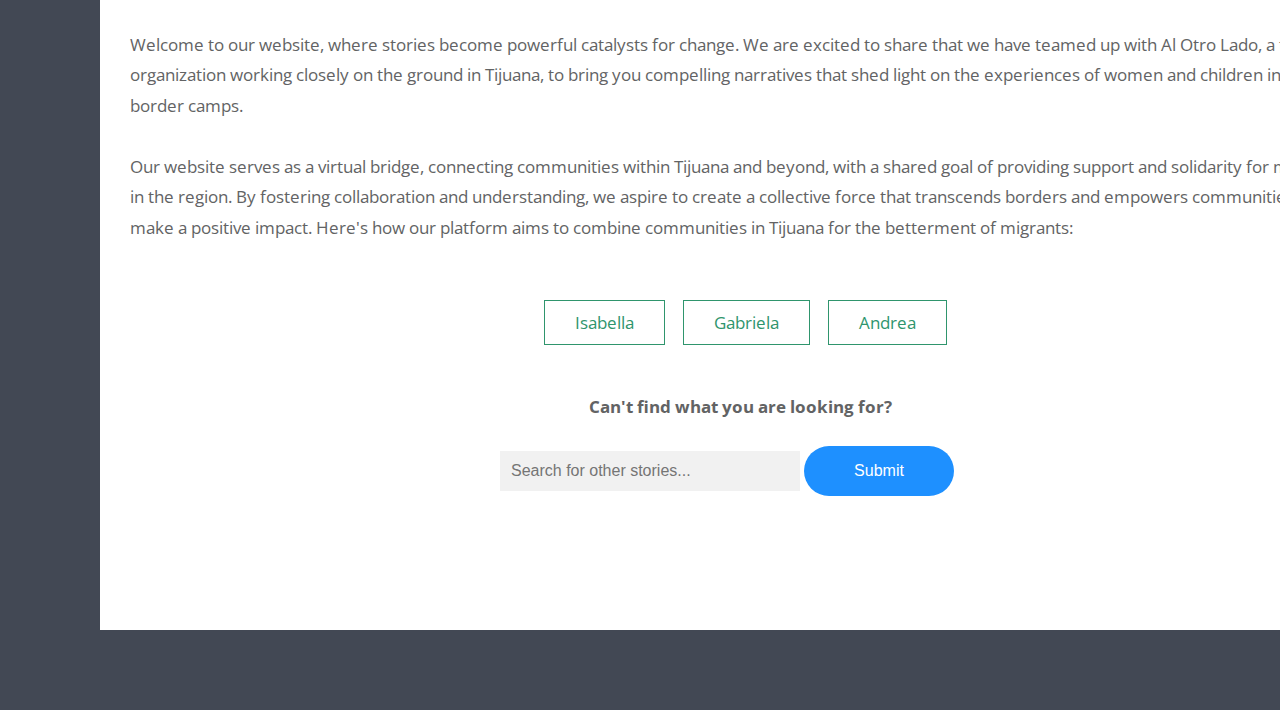
==== commit 54132480: "Onlyfans Update" ====
--- a/index.html
+++ b/index.html
@@ -9,15 +9,13 @@
     </title>
     <link href="https://fonts.googleapis.com/css?family=Open+Sans:400" rel="stylesheet">
     <link href="css/style.css" rel="stylesheet">
+    <link rel="preconnect" href="https://fonts.googleapis.com">
+    <link rel="preconnect" href="https://fonts.gstatic.com" crossorigin>
+    <link href="https://fonts.googleapis.com/css2?family=Titillium+Web:wght@400&display=swap" rel="stylesheet">
 </head>
-<!--
-
-Nursing Guide
-
--->
 
 <body>
-    <div class="container">
+    <div class="container" >
         <div class="placeholder">
             <div class="parallax-window" data-parallax="scroll" data-image-src="img/Test.jpg" style="object-fit: contain;">
                 <div class="tm-header">
@@ -34,11 +32,11 @@
                     <div class="row tm-header-inner">
                         <div class="col-md-6 col-12">
                             <div class="tm-site-text-box">
-                                <h1 class="tm-site-title"><span style="color:rgb(251, 251, 251);background-color:#324267;border-radius:15px;padding:15px;margin-bottom:30px;"> Resilient Voices </span></h1>
-                                <h6 class="tm-site-description"><span style="color:rgb(251, 251, 251);background-color:#324267;border-radius:7px;padding:6px;margin-bottom:30px;">Women's Stories of Strength and Courage in Border Camps</span></h6>
+                                <h1 class="tm-site-title"><span style="color:rgb(251, 251, 251);background-color:#324267;border-radius:15px;padding:10px;margin-bottom:30px;"> Resilient Voices </span></h1>
+                                <!-- <h6 class="tm-site-description"><span style="color:rgb(251, 251, 251);background-color:#324267;border-radius:7px;padding:6px;margin-bottom:30px;">Women's Stories of Strength and Courage in Border Camps</span></h6> -->
                             </div>
                         </div>
-                        <nav class="col-md-6 col-12 tm-nav">
+                        <!-- <nav class="col-md-6 col-12 tm-nav">
                             <ul class="tm-nav-ul">
                                 <li class="tm-nav-li">
                                     <a href="index.html" class="tm-nav-link active">Home</a>
@@ -50,20 +48,60 @@
                                     <a href="contact.html" class="tm-nav-link">Contact</a>
                                 </li>
                             </ul>
-                        </nav>
+                        </nav> -->
                     </div>
                 </div>
             </div>
         </div>
         <main>
             <header class="row tm-welcome-section">
-                <p class="tm-mb-30" style="color: #1A6692;">We understand sometimes what you might be feeling
-                    emotionally or physically can be confusing and overwhelming. We are here to help you. You are not in
-                    this alone and you dont have to feel this way. Getting help is the first step to recovery.</p>
-                <p class="tm-mb-30" style="color: #1A6692;">Get easy access to information on common mental health
-                    issues.</p>
+    <p class="tm-mb-30" style="color: black; background-color: #edebeb;border-radius:20px;padding: 15px; border-color: #324267;border-width: 2px; border-style: solid;box-shadow: rgba(0, 0, 0, 0.25) 0px 25px 50px -12px;">
+                    Welcome to our fundraiser dedicated to shedding light on the experiences 
+                    of individuals living in the Tijuana border camps. In the midst of challenging circumstances, the people in these 
+                    camps have stories to tell—stories of resilience, hope, and the pursuit of a better future. Our mission is to 
+                    amplify their voices, providing a platform for these narratives to be heard and understood.</p>
             </header>
-            <div class="tm-paging-links">
+
+            <div id="fundraiser" style="display: flex; flex-direction: row; margin-left: 20px; margin-right: 10px">
+                <div class="child1">
+                    <h2 style="font-family: 'Titillium Web', sans-serif;">
+                        Fundraiser for Tijuana Border Camps
+                    </h2>
+                    <div>
+                        
+                    </div>
+                    <p>Money raised this month: $1034</p>
+                    <p>Active Subscribers: 104   </p>
+                    <div style="margin-right: 30px">
+                        <span style="margin-left:93%;">$3000</span>
+                        <div class="w3-border-yellow">
+                            <div class="w3-grey" style="height:24px;width:33.45%"></div>
+                        </div>
+                        <p style="margin-top: 5px;font-size: 15px">
+                            Thank you for considering subscribing to our fundraiser dedicated to supporting individuals in the Tijuana border camps. Your subscription not only makes a direct impact on the lives of those seeking refuge but also unlocks exclusive content and benefits for you. Here's why you should subscribe and be a part of Voices Beyond Borders:
+                            As a token of our appreciation, all subscribers will receive a beautifully designed digital photo collection capturing moments from the border camps. These images tell a powerful story of resilience, hope, and the human spirit, showcasing the impact of your support.
+                            As a subscriber, your commitment will be recognized and celebrated. Receive a special mention on our website, newsletters, or social media platforms as a valued member of Voices Beyond Borders, making a direct impact on the lives of individuals in the Tijuana border camps.
+                                            </p>
+                        <button class="button-8" style="margin-top: 7px" role="button">Subscribe</button>
+
+                    </div>
+                </div>
+                <div class="child2">
+                    <img src="img/dirtPoorTijuana.jpg" alt="" style="margin-top: 60px">
+                </div>
+                
+            </div>
+
+        <div>
+            <img src="img/logo.png" alt="" style="margin-left: 36%; margin-right: 50%; width: 30%;">
+            <p style="padding: 30px; padding-bottom: 0px !important;">
+                Welcome to our website, where stories become powerful catalysts for change. We are excited to share that we have teamed up with Al Otro Lado, a trusted organization working closely on the ground in Tijuana, to bring you compelling narratives that shed light on the experiences of women and children in the border camps.
+            </p>
+            <p style="padding: 30px; padding-bottom: 0px !important;">
+                Our website serves as a virtual bridge, connecting communities within Tijuana and beyond, with a shared goal of providing support and solidarity for migrants in the region. By fostering collaboration and understanding, we aspire to create a collective force that transcends borders and empowers communities to make a positive impact. Here's how our platform aims to combine communities in Tijuana for the betterment of migrants:
+            </p>
+        </div>
+            <div class="tm-paging-links" style="margin-top:50px">
                 <nav>
                     <ul>
                         <li class="tm-paging-item-new">
@@ -75,7 +113,7 @@
                         <li class="tm-paging-item">
                             <a  class="tm-paging-link">Andrea</a>
                         </li>
-                        <li class="tm-paging-item">
+                        <!-- <li class="tm-paging-item">
                             <a  class="tm-paging-link">Insomnia</a>
                         </li>
                         <li class="tm-paging-item">
@@ -106,7 +144,7 @@
                         </li>
                         <li class="tm-paging-item">
                             <a  class="tm-paging-link">Schizephrenia</a>
-                        </li>
+                        </li> -->
                     </ul>
                 </nav>
             </div>
@@ -117,7 +155,7 @@
             </p>
             <br>
             <div class="autocomplete" style="width:300px;margin-left:400px">
-                <input id="myInput" type="text" name="myCountry" placeholder="Type the mental condition...">
+                <input id="myInput" type="text" name="myCountry" placeholder="Search for other stories...">
             </div>
             <input class="search-btn" type="submit">
             </form>
@@ -133,36 +171,17 @@
                             <div class="row">
                                 <div class="col-md-6">
                                     <figure class="tm-description-figure">
-                                        <img style="margin-top:60px;" class="img-fluid">
+                                        <img style="margin-top:60px; margin-bottom: 20px" class="img-fluid">
                                     </figure>
                                 </div>
                                 <div class="col-md-6">
                                     <div class="tm-description-box">
                                         <h4 class="tm-gallery-title"></h4>
                                         <p class="tm-mb-45" id="overview"></p>
-                                        <a href="https://en.wikipedia.org/wiki/Stress_(biology)"
-                                            class="tm-btn tm-btn-default tm-right" id="read-more">Read More</a>
                                     </div>
                                 </div>
                             </div>
                         </div>
-                        <figcaption>
-                            <br>
-                            <h4 class="tm-gallery-title">What are the Symptoms</h4>
-                            <p class="tm-mb-45" id="symptoms">
-                                <ul>
-                                </ul>
-                            </p>
-                            </p>
-                            <br>
-                            <h4 class="tm-gallery-title">What can you do</h4>
-                            <p class="tm-mb-45" id="what-to-do"></p>
-                            </p>
-                            <br>
-                            <h4 class="tm-gallery-title">Additional Resources</h4>
-                            <p class="tm-mb-45" id="resources"></p>
-                            </p>
-                        </figcaption>
                     </figure>
                     <!--</article>-->
                 </div>
@@ -204,28 +223,16 @@
         });
         nurseInfo = {
             Isabella: {
-                overview: "My name is Isabella, and my journey across the Mexican-USA border has been a relentless battle, marked by hardship and pain. The sun sets on the horizon, casting long shadows over the makeshift camp that has become my temporary home. I find solace in the anonymity of the crowd, yet the scars on my heart tell a story of the darkness that looms over my past. I left my hometown in Mexico with dreams of a better life, a life where opportunities were not confined by the limitations of my birthplace. The border seemed like the gateway to a brighter future, but little did I know the challenges that awaited me on the other side. The camp is a sea of worn-out tents, a patchwork quilt of desperation and resilience. In the midst of survival, I grapple with a pain that transcends the physical—the haunting memories of the night I faced the unspeakable. Sexual violence, like a vicious storm, tore through the fabric of my hopes and dreams. The weight of the trauma I carry.",
-                symptoms: ["Clammy or sweaty palms","Body aches","Exhaustion","Headaches","Weak immune system","Digestive problems","High blood pressure","Diarrhea","Mood changes","Trembling","Muscle Tensions","Sickness"],
-                whatToDo: "There are many things you can do when you are feeling stressed. Activities like exercising, meditating, writing, reading, watching TV, and just talking to someone are simple activities that can greatly decrease stress. But sometimes the biggest solution is getting rid of the source of stress and just walking away from stressful situations.",
-                resources: "There are many people who can help with stress. Close friends and family members can help much more than you think. If you are looking for professional help, call your nearest hospital. There are many places like the Washington Hospital Healthcare System, or other medical facilities that provide psychiatric services for those in need.",
-                readMoreLink:"https://www.verywellmind.com/stress-and-health-3145086",
-                imgFluid: "img/stress1.jpg",
+                overview: "Subscribe to my Onlyfans to access this Story",
+                imgFluid: "img/account.png",
             },
             Gabriela: {
-                overview: "Warriors are going to cook the 76ers",
-                symptoms: ["Increased heart rate","Rapid breathing","Restlessness","Trouble concentrating","EXTREME CASES:","Dizziness","Shortness in breath","Dry mouth","Sweating","Distress","Numbness"],
-                whatToDo: "First thing you want to do is to talk to your doctor or psychologist. If you are told to take medication then antidepressants and sedatives work to prevent episodes of anxiety. If you don't want to use medication than you can use physiotherapy to cope with anxiety.",
-                resources: "If you are suffering from excessive anxiety, you can call an Anxiety Hotline. Calling places like the National Alliance on Mental Illness (1-800-950-NAMI (6264)) will help you with all your questions and needs. ",
-                readMoreLink:"https://www.healthline.com/health/anxiety#treatment",
-                imgFluid: "img/Anxiety.jpg",
+                overview: "Subscribe to my Onlyfans to access this Story",
+                imgFluid: "img/account.png",
             },
             Andrea: {
-                overview: "Depression is a very common yet serious mental illness which makes you think negatively of the world and yourself. This can result in you being uninterested in activities and games that you once enjoyed. It halts your functions to be productive. Grief and sadness are different from depression. For example, people can feel sad when someone close to them dies or they do badly in an exam. Depression is when you start to feel worthless, and you feel very intense sadness for long stretches of time. Depressive episodes can start in your childhood, adolescence, or your adulthood. Persistent depressive disorder is a type of depressive disorder which revolves around your work, school, or relationships. This can sometimes have greater effects than major depressive disorder. If you notice someone who is depressed, advise them to seek professional help.",
-                symptoms: ["Sadness","Loss in intrest and enjoyment","Change in appetite","Weight loss","Increased or decreased sleep","Easily fatigued","Slowed movement or speech","Feeling worthless","Feeling guilty","Trouble with concentrating and making decisions","Thoughts on suicide"],
-                whatToDo: "Luckily depression is one of the most treatable disorders. The first thing you should do is go through a diagnostic evaluation with a health professional. You want to make sure that depression is no occuring due to medical conditions. If the doctor allows you to take medication, antidepressants are able to modify your brain chemistry which could be the cause of your depression. Antidepressants may take a while to produce its full benefits. Another solution is Psychotherapy, like Cognitive behavioral therapy (CBT). It allows for the person the recognize these negative thoughts and respond to them in a positive manner.",
-                resources: "If you are feeling depressed and have thoughts on sucide then reaching out to a professional or someone you can trust to talk about it can help. If you want to keep it private, you can talk to the National Suicude Prevention Lifeline (1-800-273-8255). They will keep you call private, and you don't need to give them information that you don't want to tell.",
-                readMoreLink:"https://www.psychiatry.org/patients-families/depression/what-is-depression",
-                imgFluid: "img/depression.jpg",
+                overview: "Subscribe to my Onlyfans to access this Story",
+                imgFluid: "img/account.png",
             },
             // Insomnia: {
             //     overview: "Insomnia is a sleeping disorder which causes disruption in sleeping habits and often results from other mental conditions like stress, depression or anxiety. If you have insomnia, you may not be able to sleep or stay asleep. Insomnia can last for a single night or many months. There are two types of insomnia. Primary insomnia is when it is not linked to other health conditions. Secondary insomnia can be linked to health conditions like asthma, depression, cancer, or arthritis. Secondary insomnia may also be caused by caffeine, tobacco, or alcohol. ",
@@ -424,11 +431,6 @@
         /*initiate the autocomplete function on the "myInput" element, and pass along the countries array as possible autocomplete values:*/
         autocomplete(document.getElementById("myInput"), countries);
     </script>
-
-    <footer id="main-footer">
-        <p>*All Photos are taken by or created by Vikram Srinivasan</p>
-        <p>Copyright &copy; 2021, Nursing Guide</p>
-    </footer>
 </body>
 
 
--- a/css/style.css
+++ b/css/style.css
@@ -1,9 +1,13 @@
+body {
+background-color: #424854 !important;
+}
+/* 
 
 h1{
   width: 100%;
   height: 100px;
   font-size: 300px;
-}
+} */
 ul, nav, body, h2, h4, h6, p, figure {
   margin: 0;
   padding: 0;
@@ -26,9 +30,9 @@
 
 .container {
   width: 100%;
-  max-width: 1200px; 
-  margin-right: auto;
-  margin-left: auto;
+  max-width: 1300px; 
+  margin-right: 100px;
+  margin-left: 100px;
   background: #556E5B; 
 }
 
@@ -172,7 +176,7 @@
 }
 
 .tm-mb-30 {    
-  margin-bottom: 30px;
+  margin-bottom: 5px;
   margin-left: 100px;
   margin-right: 90px;
 
@@ -279,9 +283,9 @@
   display: inline-block;
 }
 .tm-site-title {
-  top: -350px;
-  left: 350px;
-  position:absolute;
+  top: -200px;
+  left: 365px;
+  position:relative;
   font-size: 50px;
   font-weight: 400;
   margin-bottom: 5px;
@@ -330,9 +334,21 @@
 .tm-nav-link:hover {
   border-bottom: 1px solid white;
 }
+.w3-border-yellow,.w3-hover-border-yellow:hover{
+  border-color:#727372 !important;
+  border-style: solid;
+  border-width: 2px;
+}
+
+.w3-grey,.w3-hover-grey:hover,.w3-gray,.w3-hover-gray:hover{
+  color:#0E315F!important;
+  background-color:#0E315F!important;
+}
+
 
 .tm-welcome-section {
  margin: 30px auto; 
+ margin-bottom: 50px !important;
   max-width: 1200px;
 }
 
@@ -433,7 +449,7 @@
 }
 
 .tm-paging-links {
-  text-align: center;
+  margin-left: 23%;
   margin-bottom: 40px;
 }
 
@@ -995,11 +1011,11 @@
 
 .tm-visitor-item {  
   position: relative;
-  top: -170px;
+  top: -150px;
   list-style: none;
   display: inline-block;
   margin: 7px;
-  margin-left:900px;
+  margin-left:1050px;
 }
 
 .tm-visitor-link {    
@@ -1016,4 +1032,64 @@
 .tm-visitor-link:hover {
   background-color: #324267;
   color: white;
+}
+
+
+/* CSS */
+.button-8 {
+  background-color: #e1ecf4;
+  border-radius: 3px;
+  border: 1px solid #7aa7c7;
+  box-shadow: rgba(255, 255, 255, .7) 0 1px 0 0 inset;
+  box-sizing: border-box;
+  color: #39739d;
+  cursor: pointer;
+  display: inline-block;
+  font-family: -apple-system,system-ui,"Segoe UI","Liberation Sans",sans-serif;
+  font-size: 17px;
+  font-weight: 400;
+  line-height: 1.15385;
+  margin: 0;
+  outline: none;
+  padding: 8px .8em;
+  position: relative;
+  text-align: center;
+  text-decoration: none;
+  user-select: none;
+  -webkit-user-select: none;
+  touch-action: manipulation;
+  vertical-align: baseline;
+  white-space: nowrap;
+}
+
+.button-8:hover,
+.button-8:focus {
+  background-color: #b3d3ea;
+  color: #2c5777;
+}
+
+.button-8:focus {
+  box-shadow: 0 0 0 4px rgba(0, 149, 255, .15);
+}
+
+.button-8:active {
+  background-color: #a0c7e4;
+  box-shadow: none;
+  color: #2c5777;
+}
+
+.child1{
+  width: 60%; 
+  height: fit-content;
+}
+
+.child2 { 
+  /* padding: 20px; */
+  object-fit: scale-down;
+}
+
+img {
+  border-radius: 50px !important;
+  width: 97%;
+  border: 4px solid #000;
 }